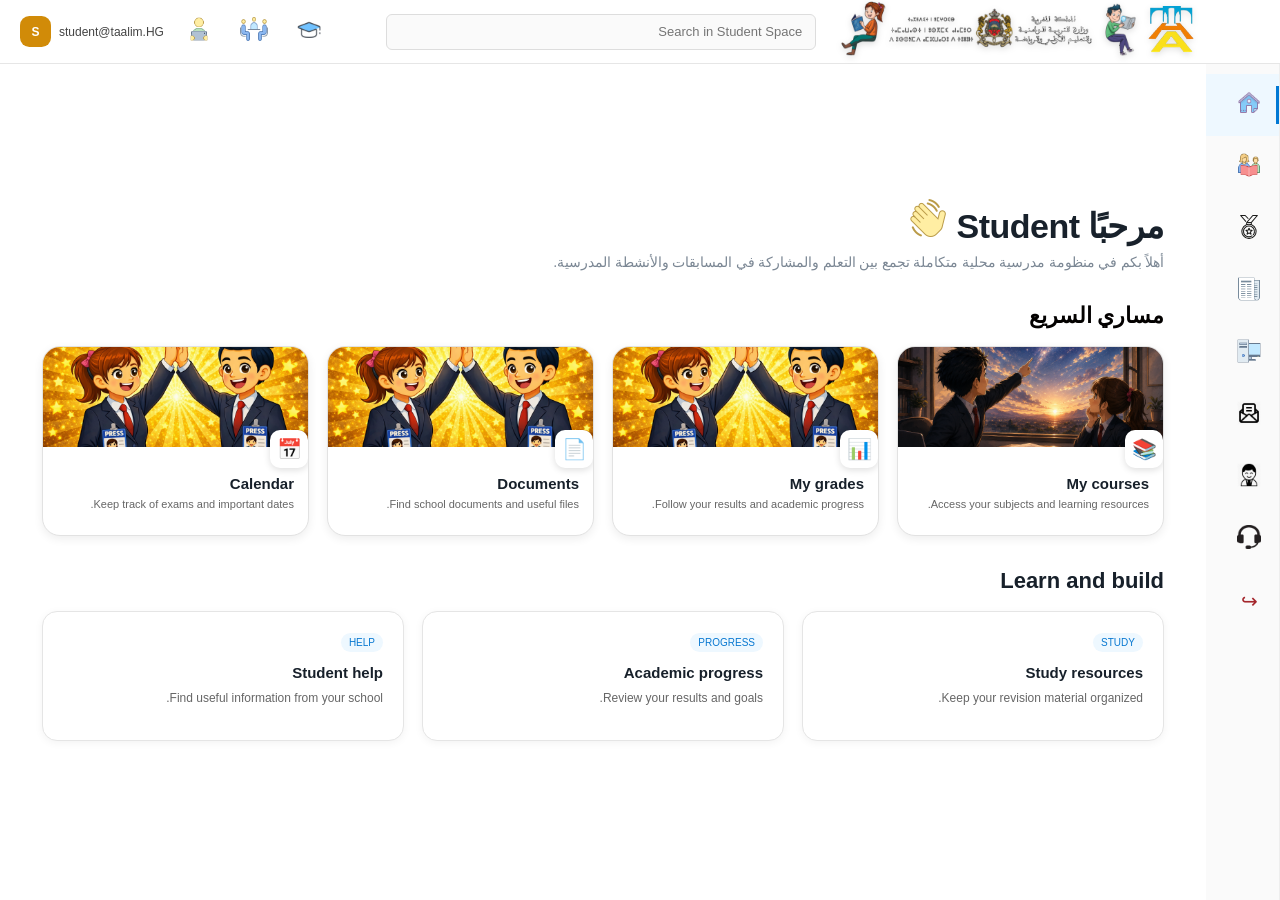
==== portal.html @ c652d50c "index.html updattest1" ====
<!doctype html>
<html lang="ar" dir="rtl">
<head>
<meta charset="utf-8">
<meta name="viewport" content="width=device-width, initial-scale=1.0">
<meta name="viewport" content="width=device-width,initial-scale=1">
<title>Student Space</title>
<link rel="stylesheet" href="style2.css">
<link rel="stylesheet" href="style-premium4.css">
</head>
<body class="portal">
<header class="portal-header">
<button class="app-launcher" id="menu"><i></i><i></i><i></i><i></i><i></i><i></i><i></i><i></i><i></i></button>
<div class="header-logo"><strong></strong>
<img class="HG-logo" src="HG.png" alt="Education ministry logo">
<img class="ministry-logo" src="ministry-logo-transparent.png" alt="Education ministry logo">
</div>
<input class="search" id="search" placeholder="Search in Student Space">
<div class="header-actions" >
  <button class="icon-btn"><img src="images/icon/hed.png" alt="تلميذ" style="width:24px;height:24px;"></button>
  <button class="icon-btn"><img src="images/icon/hed2.png" alt="تلميذ" style="width:30px;height:30px;"></button>
  <button class="icon-btn"><img src="images/icon/hed3.png" alt="تلميذ" style="width:24px;height:24px;"></button>
<div class="profile"><span id="profileName">Student</span><span class="avatar1" id="avatar">S</span></div></div>
</header>
<div class="portal-body">
<aside class="sidebar" id="sidebar">
<button class="nav-item active" data-view="home"><span><img src="images/icon/home.png" alt="تلميذ" style="width:24px;height:24px;"></span><b><h3>الرئيسية</h3></b></button>
<button class="nav-item" data-view="courses"><span><img src="images/icon/fadai.png" alt="تلميذ" style="width:24px;height:24px;"></span><b><h3>فضائي للتعلم</h3></b></button>
<button class="nav-item" data-view="grades"><span><img src="images/icon/tanafosse.svg" alt="تلميذ" style="width:24px;height:24px;"></span><b><h3>مسابقات وأنشطة مدرسية</h3></b></button>
<button class="nav-item" data-view="documents"><span><img src="images/icon/sahafa.png" alt="تلميذ" style="width:24px;height:24px;"></span><b><h3>نادي الصحافة المدرسي</h3></b></button>
<button class="nav-item" data-view="calendar"><span><img src="images/icon/inf.png" alt="تلميذ" style="width:24px;height:24px;"></span><b><h3>جناح المعلوميات</h3></b></button>
<button class="nav-item" data-view="messages"><span><img src="images/icon/message.png" alt="تلميذ" style="width:24px;height:24px;"></span><b><h3>رسائلي</h3></b></button>
<button class="nav-item" data-view="profile"><span><img src="images/icon/profile.png" alt="تلميذ" style="width:24px;height:24px;"></span><b><h3>ملفي الشخصي</h3></b></button>

<button class="nav-item" id="complaintsBtn">
  <span class="complaints-btn" >
      
      <img src="images/icon/service.png" alt="تلميذ" style="width:24px;height:24px;">
  </span>
  <b><h3>إيداع الشكايات</h3></b></button>


<button class="nav-item logout" id="logout"><span>↪</span><b><h3>تسجيل الخروج</h3></b></button>


</aside>


<main class="content">
<section class="view active" id="home">
<h1 id="welcome"></h1>
<p class="welcome">أهلاً بكم في منظومة مدرسية محلية متكاملة تجمع بين التعلم والمشاركة في المسابقات والأنشطة المدرسية.</p>
<h2 class="welcome2">مساري السريع</h2>
<div class="quick-grid">
<article class="quick-card" data-open="courses"><div class="quick-image image-one"></div><div class="quick-icon">📚</div><h3>My courses</h3><p>Access your subjects and learning resources.</p></article>
<article class="quick-card" data-open="grades"><div class="quick-image image-two"></div><div class="quick-icon">📊</div><h3>My grades</h3><p>Follow your results and academic progress.</p></article>
<article class="quick-card" data-open="documents"><div class="quick-image image-three"></div><div class="quick-icon">📄</div><h3>Documents</h3><p>Find school documents and useful files.</p></article>
<article class="quick-card" data-open="calendar"><div class="quick-image image-four"></div><div class="quick-icon">📅</div><h3>Calendar</h3><p>Keep track of exams and important dates.</p></article>
</div>
<h2>Learn and build</h2>
<div class="learning" data-open="courses"><div class="learn-card"><em>STUDY</em><h3>Study resources</h3><p>Keep your revision material organized.</p></div>
<div class="learn-card" data-open="courses"><em>PROGRESS</em><h3>Academic progress</h3><p>Review your results and goals.</p></div>
<div class="learn-card" data-open="courses"><em>HELP</em><h3>Student help</h3><p>Find useful information from your school.</p></div></div>
</section>

<section class="view" id="courses">

      <div class="learning-space">
          <h1><img src="images/icon/hed3.png" alt="تلميذ" > فضائي للتعلّم <img src="images/icon/hed2.png" alt="تلميذ" ></h1>
          <p>استكشف فضائي للتعلّم للوصول إلى المواد والدروس بسهولة.</p>
      </div>
      
    <!-- اختيار المستوى -->
    <div id="levels" class="levels-grid">

        <button class="level-card" data-level="1ac">
            <span class="level-number"><img src="images/icon/EX1.png" style="width:40px;height:40px;"></span>
            <div>
                <h3> امتحانات محلية</h3>
                <p>الثالثة إعدادي  </p>
            </div>
            <span class="arrow">→</span>
        </button>

        <button class="level-card" data-level="2ac">
            <span class="level-number"><img src="images/icon/EX2.png"  style="width:48px;height:48px;"></span>
            <div>
                <h3> امتحانات جهوية</h3>
                <p>الثالثة إعدادي</p>
            </div>
            <span class="arrow">→</span>
        </button>

        <button class="level-card" data-level="3ac">
            <span class="level-number"><img src="images/icon/EX3.png"  style="width:40px;height:40px;"></span>
            <div>
                <h3> امتحانات جهوية</h3>
                <p>الأولى باكالوريا </p>
            </div>
            <span class="arrow">→</span>
        </button>

        <button class="level-card" data-level="tronc">
            <span class="level-number"><img src="images/icon/EX4.png"  style="width:40px;height:40px;"></span>
            <div>
                <h3>امتحانات وطنية </h3>
                <p>الثانية بكالوريا </p>
            </div>
            <span class="arrow">→</span>
        </button>

    </div>

    <!-- المواد -->
    <div id="subjectsSection" class="subjects-section hidden">

        <div class="section-heading">
            <button id="backToLevels" class="back-button">← رجوع</button>

            <div>
                <h2 id="selectedLevelTitle">Subjects</h2>
                <p>Choose a subject to see its lessons.</p>
            </div>
        </div>

        <div id="subjects" class="subjects-grid"></div>

    </div>

    <!-- الدروس -->
    <div id="lessonsSection" class="lessons-section hidden">

        <div class="section-heading">

            <button id="backToSubjects" class="back-button">
                ← Subjects
            </button>

            <div>
                <h2 id="selectedSubjectTitle">Lessons</h2>
                <p id="selectedSubjectDescription"></p>
            </div>

        </div>

        <div id="lessons" class="lessons-list"></div>

    </div>

</section>




<section class="view" id="documents">
  <head><meta charset="utf-8"><meta name="viewport" content="width=device-width,initial-scale=1"><title>نادي الصحافة المدرسي</title><link rel="stylesheet" 
href="style3.css"></head><body>
<header class="topba">
  <div class="brand"><div class="brand-mark">📰</div><div><b>فضاء المؤسسة</b><span>نادي الصحافة</span></div></div><div class="top-actions"></div>
</header>
<main>
<section class="hero"><div class="hero-content"><span class="eyebrow">STUDENT MEDIA • CLUB</span><h1>نادي الصحافة المدرسي</h1><p>مساحة لاكتشاف أخبار المؤسسة، توثيق اللحظات، وتطوير مهارات الكتابة والتصوير والحوار.</p><div class="hero-actions"><a class="primary-btn" href="#album">استكشف الألبوم</a><a class="secondary-btn" href="#activities">أنشطة النادي</a></div></div><div class="hero-badge"><span>PRESS</span><strong>01</strong><small>إصدار النادي</small></div></section>
<section class="section" id="album"><div class="section-title"><div><span class="eyebrow">PHOTO ALBUM</span><h2>أبرز اللحظات</h2><p>استعمل الأسهم أو النقاط لتصفح الصور.</p></div><b class="counter" id="slideCounter">01 / 04</b></div>
<div class="album"><div class="slides">
<article class="slide active"><img src="images/press/moment-1.png" alt="لحظة من النادي"><div class="slide-caption"><span>01</span><div><h3>بداية موسم صحفي جديد</h3><p>لقاء أعضاء النادي وتوزيع المهام.</p></div></div></article>
<article class="slide"><img src="images/press/moment-2.png" alt="ورشة صحفية"><div class="slide-caption"><span>02</span><div><h3>ورشة الكتابة الصحفية</h3><p>التدرب على صياغة الخبر.</p></div></div></article>
<article class="slide"><img src="images/press/moment-3.png" alt="تغطية نشاط"><div class="slide-caption"><span>03</span><div><h3>تغطية نشاط مدرسي</h3><p>التقاط الصور وإجراء مقابلات.</p></div></div></article>
<article class="slide"><img src="images/press/moment-4.png" alt="اجتماع الفريق"><div class="slide-caption"><span>04</span><div><h3>اجتماع هيئة التحرير</h3><p>اختيار مواضيع العدد القادم.</p></div></div></article>
</div><button class="album-arrow prev" id="prevSlide">‹</button><button class="album-arrow next" id="nextSlide">›</button><div class="dots" id="dots"></div></div></section>
<section class="section" id="activities"><div class="section-title"><div><span class="eyebrow">CLUB TOOLS</span><h2>ماذا يقدم النادي؟</h2></div></div><div class="feature-grid">
<article class="feature-card"><span>✍️</span><h3>الكتابة الصحفية</h3><p>تعلم كتابة الخبر والتقرير والحوار.</p></article>
<article class="feature-card"><span>📷</span><h3>التصوير والتوثيق</h3><p>توثيق الأنشطة واختيار الصور المناسبة.</p></article>
<article class="feature-card"><span>🎙️</span><h3>المقابلات</h3><p>تحضير الأسئلة وإجراء حوارات محترمة.</p></article>
<article class="feature-card"><span>🧠</span><h3>التحقق من المعلومات</h3><p>تعلم التمييز بين الخبر الموثوق والمعلومة غير المؤكدة.</p></article>
</div></section>
<section class="section split-section"><div class="info-panel"><span class="eyebrow">EDITORIAL BOARD</span><h2>فريق النادي</h2><p>أضف أسماء الأعضاء ومهامهم: رئيس التحرير، المصور، الكاتب والمراسل.</p><div class="roles"><span>رئيس التحرير</span><span>مراسل</span><span>مصور</span><span>كاتب</span></div></div><div class="info-panel accent"><span class="eyebrow">NEXT EDITION</span><h2>العدد القادم</h2><p>أضف هنا موضوع العدد أو رابط مجلة النادي الرقمية.</p><a class="primary-btn" href="#" onclick="alert('ضع رابط المجلة هنا');return false">فتح المجلة</a></div></section>
</main>
<div class="help-modal" id="helpModal"><div class="modal-card"><button class="close-btn" id="closeHelp">×</button><span class="eyebrow">HELP CENTER</span><h2>المساعدة</h2><p>استعمل الأسهم لتصفح الألبوم، وزر القمر لتفعيل الوضع الليلي. استبدل صور SVG التجريبية بصور أنشطة المؤسسة.</p></div></div>
<script src="script2.js"></script></body></html>

</section>

<section class="view" id="grades">
  <!-- ================================
     SCHOOL COMPETITIONS
================================ -->

<section class="competitions-section">

    <div class="competitions-header">
        <div>
            <span class="section-label">أنشطة التلاميذ</span>
            <h2>مسابقاتي المدرسية </h2>
            <p>اكتشف المسابقات وشارك في تحديات مثيرة.🎭</p>
        </div>

        <div class="competition-trophy">🏆</div>
    </div>


    <div class="competitions-grid">

        <!-- Competition 1 -->
        <a
            href="https://forms.cloud.microsoft/r/m17FpWr3DT?origin=lprLink"
            target="_blank"
            class="competition-card"
        >

            <div class="competition-image">
                <img
                    src="background.png"
                    alt="Mathematics Competition"
                >

                <span class="competition-badge">
                    جديد
                </span>
            </div>

            <div class="competition-content">

                <span class="competition-category">
                    تحدي الأفق
                </span>

                <h3>
                    تحدي الأفق
                </h3>

                <p>
                    انطلق نحو الأفق، واختبر مهاراتك في حل المسائل الممتعة والمنافسة مع أصدقائك!
                </p>

                <span class="competition-link">
                    هيا بنا أصدقائي
                    <strong>←</strong>
                </span>

            </div>

        </a>


        <!-- Competition 2 -->
        <a
            href="https://example.com"
            target="_blank"
            class="competition-card"
        >

            <div class="competition-image">
                <img
                    src="background.png"
                    alt="Informatics Competition"
                >
            </div>

            <div class="competition-content">

                <span class="competition-category">
                    INFORMATICS
                </span>

                <h3>
                    Coding Challenge
                </h3>

                <p>
                    Challenge yourself with programming
                    and digital skills.
                </p>

                <span class="competition-link">
                    هيا بنا أصدقائي
                    <strong>←</strong>
                </span>

            </div>

        </a>


        <!-- Competition 3 -->
        <a
            href="https://example.com"
            target="_blank"
            class="competition-card"
        >

            <div class="competition-image">
                <img
                    src="background.png"
                    alt="Science Competition"
                >
            </div>

            <div class="competition-content">

                <span class="competition-category">
                    SCIENCE
                </span>

                <h3>
                    Science Competition
                </h3>

                <p>
                    Explore science and discover
                    new challenges.
                </p>

                <span class="competition-link">
                    هيا بنا أصدقائي
                    <strong>←</strong>
                </span>

            </div>

        </a>

    </div>

</section>


<section class="competitions-section">

    <div class="competitions-header">
        <div>
            <h2>لأشارك</h2>
            <p>اكتشف المسابقات وشارك في تحديات مثيرة.🎭</p>
        </div>

        <div class="competition-trophy">🏆</div>
    </div>


    <div class="competitions-grid">

        <!-- Competition 1 -->
        <a
            href="https://forms.cloud.microsoft/r/m17FpWr3DT?origin=lprLink"
            target="_blank"
            class="competition-card"
        >

            <div class="competition-image">
                <img
                    src="background.png"
                    alt="Mathematics Competition"
                >

                <span class="competition-badge">
                    جديد
                </span>
            </div>

            <div class="competition-content">

                <span class="competition-category">
                    تحدي الأفق
                </span>

                <h3>
                    تحدي الأفق
                </h3>

                <p>
                    انطلق نحو الأفق، واختبر مهاراتك في حل المسائل الممتعة والمنافسة مع أصدقائك!
                </p>

                <span class="competition-link">
                    هيا بنا أصدقائي
                    <strong>←</strong>
                </span>

            </div>

        </a>


        <!-- Competition 2 -->
        <a
            href="https://example.com"
            target="_blank"
            class="competition-card"
        >

            <div class="competition-image">
                <img
                    src="background.png"
                    alt="Informatics Competition"
                >
            </div>

            <div class="competition-content">

                <span class="competition-category">
                    INFORMATICS
                </span>

                <h3>
                    Coding Challenge
                </h3>

                <p>
                    Challenge yourself with programming
                    and digital skills.
                </p>

                <span class="competition-link">
                    هيا بنا أصدقائي
                    <strong>←</strong>
                </span>

            </div>

        </a>


        <!-- Competition 3 -->
        <a
            href="https://example.com"
            target="_blank"
            class="competition-card"
        >

            <div class="competition-image">
                <img
                    src="background.png"
                    alt="Science Competition"
                >
            </div>

            <div class="competition-content">

                <span class="competition-category">
                    SCIENCE
                </span>

                <h3>
                    Science Competition
                </h3>

                <p>
                    Explore science and discover
                    new challenges.
                </p>

                <span class="competition-link">
                    هيا بنا أصدقائي
                    <strong>←</strong>
                </span>

            </div>

        </a>

    </div>

</section>


</section>




<section class="view" id="calendar">


<head>
    <meta charset="UTF-8">
    <meta name="viewport" content="width=device-width, initial-scale=1.0">

    <title>المعلوميات</title>

    
</head>

<body class="tech-page">




<main class="tech-main">

    <section class="tech-hero">

        <div class="tech-bg"></div>

        <div class="tech-overlay"></div>

        <div class="tech-content">

            <span class="tech-small-title">
                DIGITAL WORLD
            </span>

            <h1>
                المعلوميات
            </h1>

            <p>
                اكتشف أدواتك الرقمية
            </p>

        </div>


        <div class="tech-cards">


            <!-- SCRATCH -->

            <a
                href="https://scratch.mit.edu/"
                target="_blank"
                class="tech-card scratch"
            >

                <div class="tech-card-logo">
                    🐱
                </div>

                <div>
                    <strong>Scratch</strong>
                    <span>برمجة إبداعية</span>
                </div>

                <b>↗</b>

            </a>


            <!-- MAKECODE -->

            <a
                href="https://makecode.microbit.org/"
                target="_blank"
                class="tech-card makecode"
            >

                <div class="tech-card-logo">
                    🧩
                </div>

                <div>
                    <strong>MakeCode</strong>
                    <span>تعلم البرمجة</span>
                </div>

                <b>↗</b>

            </a>


            <!-- CANVA -->

            <a
                href="https://www.canva.com/"
                target="_blank"
                class="tech-card canva"
            >

                <div class="tech-card-logo">
                    🎨
                </div>

                <div>
                    <strong>Canva</strong>
                    <span>التصميم الرقمي</span>
                </div>

                <b>↗</b>

            </a>


            <!-- PYTHON -->

            <a
                href="https://www.python.org/"
                target="_blank"
                class="tech-card python"
            >

                <div class="tech-card-logo">
                    🐍
                </div>

                <div>
                    <strong>Python</strong>
                    <span>Programming</span>
                </div>

                <b>↗</b>

            </a>


            <!-- GITHUB -->

            <a
                href="https://github.com/"
                target="_blank"
                class="tech-card github"
            >

                <div class="tech-card-logo">
                    ◉
                </div>

                <div>
                    <strong>GitHub</strong>
                    <span>مشاريع وبرمجة</span>
                </div>

                <b>↗</b>

            </a>


            <!-- VS CODE -->

            <a
                href="https://code.visualstudio.com/"
                target="_blank"
                class="tech-card vscode"
            >

                <div class="tech-card-logo">
                    ◆
                </div>

                <div>
                    <strong>Visual Studio Code</strong>
                    <span>محرر الأكواد</span>
                </div>

                <b>↗</b>

            </a>


        </div>
    <div class="tech-content">
      <h1>Beta Inf</h1>
    </div>
    <div class="cards">
    <!-- البطاقة الأولى -->
    <div class="info-cards">
      <a href="background.png" target="_blank">
        <img src="background.png" alt="My courses">
        
      </a>
      <h3>المشاركة</h3>
      <p>Access your subjects and learning resources.</p>
    </div>

    <!-- البطاقة الثانية -->
    <div class="info-cards">
      <a href="grades.pdf" target="_blank">
        <img src="background2.png" alt="My grades">
        <h3>My grades</h3>
        <p>Follow your results and academic progress.</p>
      </a>
    </div>


    </section>

</main>


<script src="scripta.js"></script>

</body>
</html>


 
</section>

  

</section>


<section class="view" id="messages"><h1>علبة الرسائل</h1><div class="info-card"><h3>صندوق الوارد</h3><img src="images/icon/adams.gif"><p>ستظهر الرسائل الجديدة هنا.</p></div></section>
<section class="view" id="profile">

<section class="view active" id="profile">
  <div class="profile-wrapper">


    <div class="profile-card">
      <div class="profile-badge">
        <img src="ministry-logo-transparent.png" alt="شعار الوزارة">
      </div>
      <!-- الدائرة مع شعار المؤسسة -->
      <div class="profile-avatar">
        <img src="HG.png" alt="شعار المؤسسة">
      </div>

      <!-- معلومات الحساب -->
      <div class="profile-info">
        
        <h1 id="fullAccount"></h1>
        <p>هذا حساب مؤقت لايتم حفظه أو العمل به.</p>
      </div>

      <!-- شعار الوزارة -->
      
    </div>
  </div>
</section>

  


  
  
  <h1>ملفي الشخصي</h1><div class="info-card"><img src="ministry-logo.png" class="portal-logo"><h3 id="fullName">Student</h3><p id="fullAccount">student@taalim.HG</p></div></section>
</main></div>

<div class="logout-overlay" id="logoutOverlay">

    <div class="logout-modal">

        <div class="logout-icon">↪</div>

        <h2>هل تريد تسجيل الخروج؟</h2>

        <p>
            هل أنت متأكد من رغبتك في تسجيل الخروج من حسابك ؟
        </p>

        <div class="logout-buttons">

            <button id="cancelLogout">
                يلغي
            </button>

            <button id="confirmLogout">
                تسجيل الخروج
            </button>

        </div>

    </div>

</div>






<section class="sidebar-bottom" id="complaintsBtn">
    <link rel="stylesheet" href="style8.css">

  <!-- الطبقة الضبابية -->
  <div class="blur-overlay" id="blurOverlay"></div>

  <!-- لوحة الشكايات -->
  <aside
    class="complaints-panel"
    id="complaintsPanel"
    aria-hidden="true">

    <div class="panel-header">
      <div>
        <span class="panel-label">الخدمات الإلكترونية</span>
        <h2>إيداع الشكايات</h2>
      </div>

      <button class="close-btn" id="closeBtn" aria-label="إغلاق">×</button>
    </div>

    <!-- نموذج مراجعة النتيجة -->
    <section class="complaint-section">

      <form id="complaintForm">


    <!-- الخدمات  -->

      <div class="service-links">

        <!-- غيّر href إلى الصفحة التي تريدها -->
        <a href="https://forms.cloud.microsoft/r/rih86yUybL?origin=lprLink" class="service-link">
          <span class="mini-icon blue"><img src="images/icon/refreshT.gif" style="width:24px;height:24px;"></span>
          <span>
            <strong><h2>طلب مراجعت نتائجي الدراسية </h2></strong>
          </span>
          <b>‹</b>
        </a>
        <a href="https://forms.cloud.microsoft/r/bXBZbWwLt5?origin=lprLink" class="service-link">
          <span class="mini-icon blue"><img src="images/icon/serviceAD.gif" alt="تلميذ" style="width:24px;height:24px;"></span>
          <span>
            <strong><h2>طلب إضافة خدمات</h2></strong>
          </span>
          <b>‹</b>
        </a>

        <a href="adamloumainiservice.html" class="service-link">
          <span class="mini-icon green"><img src="images/icon/admin.png" alt="تلميذ" style="width:24px;height:24px;"></span>
          <span>
            <strong><h2>فريق الدعم </h2></strong>
          </span>
          <b>‹</b>
        </a>

      </div>
    </section>

  </aside>



</section>



<script>
const side=document.getElementById("sidebar");
document.getElementById("menu").onclick=()=>side.classList.toggle("expanded");
const name=localStorage.getItem("studentName")||"Student", account=localStorage.getItem("studentAccount")||"student@taalim.HG";
document.getElementById("profileName").textContent=name;document.getElementById("avatar").textContent=name[0].toUpperCase();
document.getElementById("fullName").textContent=name;document.getElementById("fullAccount").textContent=account;
function openView(id){document.querySelectorAll(".view").forEach(v=>v.classList.toggle("active",v.id===id));document.querySelectorAll("[data-view]").forEach(n=>n.classList.toggle("active",n.dataset.view===id));}
document.querySelectorAll("[data-view]").forEach(n=>n.onclick=()=>openView(n.dataset.view));
document.querySelectorAll("[data-open]").forEach(n=>n.onclick=()=>openView(n.dataset.open));

document.getElementById("profileName").textContent = name;
document.getElementById("fullAccount").textContent = name;


// عرض الترحيب باسم التلميذ في الصفحة
const welcome = document.getElementById("welcome");
if (welcome) {
welcome.innerHTML = 'مرحبًا ' + name + 
  ' <img src="images/icon/HI.png" alt="تلميذ" >';
}


const logout = document.getElementById("logout");

const logoutOverlay =
    document.getElementById("logoutOverlay");

const cancelLogout =
    document.getElementById("cancelLogout");

const confirmLogout =
    document.getElementById("confirmLogout");


// عند الضغط على Sign out
logout.addEventListener("click", function () {

    logoutOverlay.classList.add("show");

});


// عند الضغط على Cancel
cancelLogout.addEventListener("click", function () {

    logoutOverlay.classList.remove("show");

});


// عند تأكيد تسجيل الخروج
confirmLogout.addEventListener("click", function () {

    localStorage.removeItem("studentName");
    localStorage.removeItem("studentAccount");

    window.location.href = "index.html";

});

document.getElementById("search").oninput=e=>{let q=e.target.value.toLowerCase();document.querySelectorAll(".quick-card").forEach(c=>c.style.display=!q||c.textContent.toLowerCase().includes(q)?"":"none")};
</script>

<script>

const studentName =
    localStorage.getItem("studentName") || "Student";

const studentAccount =
    localStorage.getItem("studentAccount") ||
    "student@taalim.HG";

// عرض الحساب في الأعلى
document.getElementById("profileName").textContent =
    studentAccount;

// وضع أول حرف في دائرة الحساب
document.getElementById("avatar").textContent =
    studentName.charAt(0).toUpperCase();


/* ================================
   STUDENT LEARNING SPACE
================================ */

const curriculum = {

    "1ac": {
        name: "1st Year Middle School",

        subjects: {
            math: {
                name: "الرياضيات",
                icon: "∑",
                lessons: [
                    "adam",
                    "Fractions",
                    "Geometry",
                    "Proportionality"
                ]
            },

            svt: {
                name: "علوم الحياة والأرض",
                icon: "🌱",
                lessons: [
                    "The living world",
                    "Nutrition",
                    "The human body"
                ]
            },

            physics: {
                name: "الفيزياء والكيمياء",
                icon: "⚗",
                lessons: [
                    "Matter",
                    "Measurements",
                    "Electricity"
                ]
            },

            arabic: {
                name: "اللغة العربية",
                icon: "ع",
                lessons: [
                    "Reading",
                    "Grammar",
                    "Expression",
                    "Literature"
                ]
            },

            french: {
                name: "اللغة الفرنسية",
                icon: "FR",
                lessons: [
                    "Reading",
                    "Grammar",
                    "Vocabulary",
                    "Expression"
                ]
            },

            english: {
                name: "التربية الإسلامية",
                icon: "☪",
                lessons: [
                    "Vocabulary",
                    "Grammar",
                    "Reading"
                ]
            },

            social: {
                name: "الاجتماعيات",
                icon: "🌍",
                lessons: [
                    "History",
                    "Geography",
                    "Civic Education"
                ]
            }
        }
    },


    "2ac": {
        name: "2nd Year Middle School",

        subjects: {

            math: {
                name: "الرياضيات",
                icon: "∑",
                lessons: [
                    "Algebra",
                    "Geometry",
                    "Proportionality",
                    "Statistics"
                ]
            },

            svt: {
                name: "علوم الحياة والأرض",
                icon: "🌱",
                lessons: [
                    "Human nutrition",
                    "Respiration",
                    "Earth sciences"
                ]
            },

            physics: {
                name: "الفيزياء والكيمياء",
                icon: "⚗",
                lessons: [
                    "Electricity",
                    "Matter",
                    "Chemical transformations"
                ]
            },

            arabic: {
                name: "اللغة العربية",
                icon: "ع",
                lessons: [
                    "Grammar",
                    "Reading",
                    "Expression",
                    "Literature"
                ]
            },

            french: {
                name: "اللغة الفرنسية",
                icon: "FR",
                lessons: [
                    "Grammar",
                    "Reading",
                    "Communication"
                ]
            },

            english: {
                name: "التربية الإسلامية",
                icon: "☪",
                lessons: [
                    "Grammar",
                    "Vocabulary",
                    "Communication"
                ]
            },

            social: {
                name: "الاجتماعيات",
                icon: "🌍",
                lessons: [
                    "History",
                    "Geography",
                    "Civic Education"
                ]
            }
        }
    },


    "3ac": {
        name: "3rd Year Middle School",

        subjects: {

            math: {
                name: "الرياضيات",
                icon: "∑",
                lessons: [
                    "Algebra",
                    "Functions",
                    "Geometry",
                    "Statistics"
                ]
            },

            svt: {
                name: "علوم الحياة والأرض",
                icon: "🌱",
                lessons: [
                    "Genetics",
                    "Human body",
                    "Earth sciences"
                ]
            },

            physics: {
                name: "الفيزياء والكيمياء",
                icon: "⚗",
                lessons: [
                    "Electric circuits",
                    "Mechanics",
                    "Chemical reactions"
                ]
            },

            arabic: {
                name: "اللغة العربية",
                icon: "ع",
                lessons: [
                    "Grammar",
                    "Literature",
                    "Expression",
                    "Reading"
                ]
            },

            french: {
                name: "اللغة الفرنسية",
                icon: "FR",
                lessons: [
                    "Grammar",
                    "Literature",
                    "Expression"
                ]
            },

            english: {
                name: "التربية الإسلامية",
                icon: "☪",
                lessons: [
                    "Grammar",
                    "Vocabulary",
                    "Reading"
                ]
            },

            social: {
                name: "الاجتماعيات",
                icon: "🌍",
                lessons: [
                    "History",
                    "Geography",
                    "Civic Education"
                ]
            }
        }
    },


    "tronc": {
        name: "Common Core",

        subjects: {

            math: {
                name: "الرياضيات",
                icon: "∑",
                lessons: [
                    "Algebra",
                    "Functions",
                    "Statistics",
                    "Geometry"
                ]
            },

            svt: {
                name: "علوم الحياة والأرض",
                icon: "🌱",
                lessons: [
                    "Cell biology",
                    "Genetics",
                    "Ecology"
                ]
            },

            physics: {
                name: "الفيزياء والكيمياء",
                icon: "⚗",
                lessons: [
                    "Mechanics",
                    "Electricity",
                    "Chemical transformations"
                ]
            },

            arabic: {
                name: "اللغة العربية",
                icon: "ع",
                lessons: [
                    "Arabic grammar",
                    "Literary texts",
                    "Expression",
                    "Rhetoric"
                ]
            },

            french: {
                name: "اللغة الفرنسية",
                icon: "FR",
                lessons: [
                    "Grammar",
                    "Reading",
                    "Literature",
                    "Expression"
                ]
            },

            english: {
                name: "التربية الإسلامية",
                icon: "☪",
                lessons: [
                    "Grammar",
                    "Vocabulary",
                    "Reading",
                    "Communication"
                ]
            },

            social: {
                name: "الاجتماعيات",
                icon: "🌍",
                lessons: [
                    "History",
                    "Geography",
                    "Civic education"
                ]
            }
        }
    }
};


/* ================================
   ELEMENTS
================================ */

const levels = document.getElementById("levels");
const subjectsSection =
    document.getElementById("subjectsSection");

const lessonsSection =
    document.getElementById("lessonsSection");

const subjects =
    document.getElementById("subjects");


const lessons =
    document.getElementById("lessons");

const selectedLevelTitle =
    document.getElementById("selectedLevelTitle");

const selectedSubjectTitle =
    document.getElementById("selectedSubjectTitle");

const selectedSubjectDescription =
    document.getElementById("selectedSubjectDescription");


let currentLevel = null;
let currentSubject = null;


/* ================================
   SELECT LEVEL
================================ */

document.querySelectorAll(".level-card").forEach(card => {

    card.addEventListener("click", function () {

        currentLevel = this.dataset.level;

        const level =
            curriculum[currentLevel];

        selectedLevelTitle.textContent =
            level.name;

        levels.classList.add("hidden");

        subjectsSection.classList.remove("hidden");

        displaySubjects(level.subjects);

    });

});


/* ================================
   DISPLAY SUBJECTS
================================ */

function displaySubjects(subjectData) {

    subjects.innerHTML = "";

    Object.entries(subjectData).forEach(
        ([key, subject]) => {

            const card =
                document.createElement("button");

            card.className = "subject-card";

            card.innerHTML = `
                <span class="subject-icon">
                    ${subject.icon}
                </span>

                <span class="subject-info">
                    <strong>${subject.name}</strong>
                    <small>
                        ${subject.lessons.length}
                        lessons
                    </small>
                </span>

                <span class="subject-arrow">
                    →
                </span>
            `;

            card.addEventListener("click", function () {

                currentSubject = key;

                displayLessons(subject);

            });

            subjects.appendChild(card);

        }
    );
}


/* ================================
   DISPLAY LESSONS
================================ */

function displayLessons(subject) {

    selectedSubjectTitle.textContent =
        subject.name;

    selectedSubjectDescription.textContent =
        "Lessons for your selected level";

    subjectsSection.classList.add("hidden");

    lessonsSection.classList.remove("hidden");

    lessons.innerHTML = "";

    subject.lessons.forEach(
        (lesson, index) => {

            const item =
                document.createElement("button");

            item.className = "lesson-item";

            item.innerHTML = `
                <span class="lesson-number">
                    ${String(index + 1).padStart(2, "0")}
                </span>

                <span class="lesson-name">
                    ${lesson}
                </span>

                <span class="lesson-arrow">
                    →
                </span>
            `;

            lessons.appendChild(item);

        }
    );
}


/* ================================
   BACK BUTTONS
================================ */

document.getElementById("backToLevels")
    .addEventListener("click", function () {

        subjectsSection.classList.add("hidden");

        levels.classList.remove("hidden");

    });


document.getElementById("backToSubjects")
    .addEventListener("click", function () {

        lessonsSection.classList.add("hidden");

        subjectsSection.classList.remove("hidden");

    });

function openComplaints() {
  document.getElementById("complaints-panel").classList.add("open");
}

function closeComplaints() {
  document.getElementById("complaints-panel").classList.remove("open");
}

// لما تضغط على أي أيقونة أخرى، يغلق شريط الشكايات
document.querySelectorAll(".sidebar-item").forEach(item => {
  item.addEventListener("click", function() {
    if (!this.classList.contains("complaints-btn")) {
      closeComplaints();
    }
  });
});

function openComplaints() {
  document.getElementById("complaints-panel").classList.add("open");
  document.getElementById("blurOverlay").classList.add("active");
}

function closeComplaints() {
  document.getElementById("complaints-panel").classList.remove("open");
  document.getElementById("blurOverlay").classList.remove("active");
}

const body = document.body;

const complaintsBtn = document.getElementById("complaintsBtn");
const complaintsPanel = document.getElementById("complaintsPanel");
const blurOverlay = document.getElementById("blurOverlay");
const closeBtn = document.getElementById("closeBtn");
const complaintForm = document.getElementById("complaintForm");
const formMessage = document.getElementById("formMessage");

let closeTimer = null;

/* فتح اللوحة */
function openComplaints() {
  clearTimeout(closeTimer);

  body.classList.add("panel-open");

  complaintsBtn.setAttribute("aria-expanded", "true");
  complaintsPanel.setAttribute("aria-hidden", "false");
}

/* إغلاق اللوحة */
function closeComplaints() {
  body.classList.remove("panel-open");

  complaintsBtn.setAttribute("aria-expanded", "false");
  complaintsPanel.setAttribute("aria-hidden", "true");
}

/* زر إيداع الشكايات */
complaintsBtn.addEventListener("click", function (event) {
  event.stopPropagation();

  if (body.classList.contains("panel-open")) {
    closeComplaints();
  } else {
    openComplaints();
  }
});

/* زر X */
closeBtn.addEventListener("click", closeComplaints);

/* الضغط على الخلفية الضبابية */
blurOverlay.addEventListener("click", closeComplaints);

/*
  عند مغادرة اللوحة بالماوس:
  ننتظر قليلًا حتى لا تختفي بمجرد تحريك الماوس بالخطأ.
*/
complaintsPanel.addEventListener("mouseleave", function () {
  closeTimer = setTimeout(closeComplaints, 450);
});

complaintsPanel.addEventListener("mouseenter", function () {
  clearTimeout(closeTimer);
});

/* زر Escape */
document.addEventListener("keydown", function (event) {
  if (event.key === "Escape") {
    closeComplaints();
  }
});

/*
  نموذج تجريبي:
  حاليًا لا يرسل البيانات إلى خادم.
  لاحقًا يمكنك ربطه بقاعدة بيانات أو خدمة backend.
*/
complaintForm.addEventListener("submit", function (event) {
  event.preventDefault();

  const name = document.getElementById("fullName").value.trim();

  formMessage.textContent =
    `تم تجهيز طلب ${name} بنجاح — هذه نسخة تجريبية.`;

  complaintForm.reset();
});







</script>





</body></html>
---- style2.css ----
*{box-sizing:border-box}html,body{margin:0;min-height:100%;font-family:"Segoe UI",Arial,sans-serif;color:#1b1b1b}button,input{font:inherit}
.login-page{min-height:100vh;overflow:hidden;background:#17283b}.login-bg{position:fixed;inset:0;background:url("background.png") center/cover no-repeat;filter:brightness(.82) saturate(.9);z-index:-3}.login-veil{position:fixed;inset:0;background:#10233755;backdrop-filter:blur(1px);z-index:-2}.login-top{height:72px;padding:20px 32px;color:white}.portal-brand{display:flex;align-items:center;gap:10px;text-shadow:0 1px 7px #0007;font-size:13px}.brand-icon{width:28px;height:28px;background:#0878d1;border-radius:5px;padding:5px;display:grid;gap:2px}.brand-icon i{background:white;border-radius:1px}.brand-icon i:nth-child(2){width:75%}.brand-icon i:nth-child(3){width:52%}.login-center{min-height:calc(100vh - 72px);display:grid;place-items:center;padding:10px 18px 60px}.login-card{width:450px;background:#fffffff5;padding:42px 46px 36px;border-radius:8px;box-shadow:0 25px 70px #0007;animation:cardIn .6s cubic-bezier(.16,1,.3,1)}@keyframes cardIn{from{opacity:0;transform:translateY(20px) scale(.98)}to{opacity:1;transform:none}}.login-card h1{font-size:30px;font-weight:600;margin:0 0 8px}.muted{color:#666;font-size:14px;margin:0 0 26px}.login-card label{font-size:13px;font-weight:600;display:block;margin:0 0 7px}.password-label{margin-top:20px!important}.student-input{height:48px;border:1px solid #777;background:white;border-radius:6px;display:flex;align-items:center;gap:9px;padding:0 11px;transition:.18s}.student-input:focus-within{border-color:#0067b8;box-shadow:0 0 0 1px #0067b8}.student-input input{width:100%;height:44px;border:0;outline:0;background:transparent;font-size:15px}.domain{font-size:13px;color:#777;white-space:nowrap}.link{display:inline-block;margin-top:14px;color:#0067b8;font-size:13px;text-decoration:none}.sign-btn{width:100%;height:46px;margin-top:27px;border:0;border-radius:6px;background:#0878d1;color:white;font-weight:650;cursor:pointer;transition:.18s}.sign-btn:hover{background:#0067b8;transform:translateY(-1px);box-shadow:0 8px 20px #0067b844}.sign-btn span{font-size:18px;margin-right:8px}.login-message{min-height:18px;text-align:center;margin-top:14px;font-size:12px}.error{color:#a4262c}

.portal{background:#fff;min-height:100vh}.portal-header{height:64px;border-bottom:1px solid #e6e6e6;display:flex;align-items:center;gap:20px;padding:0 20px;position:sticky;top:0;background:#fff;z-index:20}.app-launcher{width:34px;height:34px;border:0;background:white;display:grid;grid-template-columns:repeat(3,4px);grid-auto-rows:4px;gap:3px;place-content:center;cursor:pointer}.app-launcher i{background:#555;border-radius:50%}.header-logo{display:flex;align-items:center;gap:8px;font-size:18px;min-width:205px}.header-logo .brand-icon{padding:6px}.search{width:min(430px,42vw);height:36px;border:1px solid #ddd;border-radius:6px;background:#fafafa;padding:0 13px;font-size:13px;outline:0}.header-actions{margin-right:auto;display:flex;align-items:center;gap:15px;color:#444}.header-actions button{border:0;background:white;cursor:pointer;font-size:17px}.profile{display:flex;align-items:center;gap:8px;font-size:12px}.avatar1{width:31px;height:31px;border-radius:30%;background:#d18b08;color:#fff;display:grid;place-items:center;font-weight:700}.portal-body{display:flex;min-height:calc(100vh - 64px)}

.sidebar {
    width: 74px;
    border-right: 1px solid #eee;
    background: #fafafa;
    padding-top: 10px;
    transition: width 0.3s ease;
    overflow: hidden;
    flex:none;
    font-family: 'calibri', 'Scheherazade', serif; /* خط عربي جميل */
}



/* عندما يقترب الماوس من الشريط */
.sidebar:hover {
    width: 230px;
}

.sidebar.expanded{width:205px}.nav-item{height:62px;border:0;background:transparent;width:100%;display:flex;align-items:center;gap:13px;padding:0 17px;cursor:pointer;color:#444;position:relative;text-align:right}.nav-item:hover{background:#ededed}.nav-item.active{color:#0078d4;background:#eef8ff}.nav-item.active:before{content:"";position:absolute;right:0;top:12px;bottom:12px;width:3px;background:#0078d4}.nav-item span{font-size:20px;width:26px;text-align:center}


.nav-item b {
    font-size: 13px;
    white-space: nowrap;
    opacity: 0;
    width: 0;
    overflow: hidden;
    transition: opacity 0.2s ease, width 0.2s ease;
}

.sidebar:hover .nav-item b {
    opacity: 1;
    width: auto;
}

.nav-item {
    min-width: 230px;
}



.nav-item b{opacity:1}.logout{color:#a4262c}.content{flex:1;padding:34px 42px 60px;max-width:1500px;margin:auto;width:100%}.content h1{font-size:38px;font-weight:600;margin:0 0 10px;letter-spacing:-.5px}.welcome{color:#666;margin:0 0 30px;font-family: 'calibri', 'Scheherazade', serif; /* خط عربي جميل */}.content h2{font-size:22px;font-weight:600;margin:32px 0 17px}.quick-grid{display:grid;grid-template-columns:repeat(4,1fr);gap:18px}.quick-card{min-height:190px;border:1px solid #e2e2e2;border-radius:18px;background:#fff;box-shadow:0 3px 10px #00000012;overflow:hidden;cursor:pointer;transition:.2s;padding-bottom:14px}.quick-card:hover{transform:translateY(-3px);box-shadow:0 9px 25px #00000018}.quick-image{height:100px;background-size:cover;background-position:center}.image-one{background-image:url("background.png")}.image-two{height:100px;background-size:cover;background-position:center}.image-two{background-image:url("background2.png")}.image-three{height:100px;background-size:cover;background-position:center}.image-three{background-image:url("background2.png")}.image-four{height:100px;background-size:cover;background-position:center}.image-four{background-image:url("background2.png")}.quick-icon{position:relative;margin:-17px 0 0 14px;width:38px;height:38px;border-radius:10px;background:#fff;display:grid;place-items:center;font-size:20px;box-shadow:0 2px 7px #0002}.quick-card h3{font-size:15px;margin:7px 14px 5px}.quick-card p{font-size:11px;color:#666;line-height:1.45;margin:0 14px}.learning{display:grid;grid-template-columns:repeat(3,1fr);gap:18px}.learn-card,.info-card{border:1px solid #e5e5e5;border-radius:15px;background:#fff;padding:20px;min-height:130px;box-shadow:0 2px 8px #0000000d}.learn-card em{display:inline-block;font-style:normal;font-size:10px;color:#0878d1;background:#eef8ff;border-radius:12px;padding:4px 8px;margin-bottom:12px}.learn-card h3{margin:0 0 8px;font-size:15px}.learn-card p,.info-card p{margin:0;color:#666;font-size:12px;line-height:1.5}.view{display:none}.view.active{display:block;animation:viewIn .35s ease}@keyframes viewIn{from{opacity:0;transform:translateY(7px)}to{opacity:1;transform:none}}.card-list{display:grid;grid-template-columns:repeat(2,1fr);gap:18px}.info-card h3{margin:0 0 8px}.portal-logo{max-width:420px;width:100%;height:auto;margin-bottom:20px}table{width:100%;border-collapse:collapse;border:1px solid #e5e5e5}th,td{padding:14px;border-bottom:1px solid #eee;text-align:right;font-size:13px}th{background:#f7f7f7}

@media(max-width:1000px){.quick-grid{grid-template-columns:repeat(2,1fr)}.learning{grid-template-columns:1fr 1fr}.content{padding:28px}}@media(max-width:650px){.portal-header{gap:8px;padding:0 10px}.header-logo{min-width:auto;font-size:14px}.header-logo strong{display:none}.search{width:38vw}.sidebar{width:58px}.sidebar.expanded{width:185px}.content{padding:25px 16px}.content h1{font-size:30px}.quick-grid,.learning,.card-list{grid-template-columns:1fr}.login-card{width:100%;padding:34px 25px}}

.ministry-logo{display:block;width:100%;height:auto;max-height:70px;object-fit:contain;object-position:center;margin:0 auto 1px;filter:drop-shadow(0 2px 3px #0002)}

.HG-logo{display:block;width:50%;height:auto;max-height:50px;object-fit:contain;object-position:center;margin:0 auto 1px;filter:drop-shadow(0 2px 3px #0002)}

.welcome2{color:#030100;margin:0 0 30px;font-family: 'cairo', 'Scheherazade', serif; /* خط عربي جميل */}

  .cards {
    display: flex;
    justify-content: center;
    gap: 20px;
    margin-top: 20px;
  }

  .info-cards {
    background: white;
    border-radius: 10px;
    width: 250px;
    box-shadow: 0 4px 8px rgba(0,0,0,0.2);
    transition: transform 0.3s;
  }

  .info-cards:hover {
    transform: scale(1.05);
  }

  .info-cards img {
    width: 100%;
    border-radius: 10px 10px 0 0;
  }

  .info-cards h3 {
    margin: 10px 0 5px;
  }

  .info-cards p {
    color: #555;
    font-size: 14px;
    padding: 0 10px 10px;
  }



.logout-overlay {
    position: fixed;
    inset: 0;
    background: rgba(0, 0, 0, 0.35);
    backdrop-filter: blur(3px);

    display: none;
    align-items: center;
    justify-content: center;

    z-index: 9999;
}

.logout-overlay.show {
    display: flex;
    animation: overlayIn 0.2s ease;
}

.logout-modal {
    width: min(420px, calc(100% - 40px));

    background: white;
    border-radius: 12px;

    padding: 30px;

    box-shadow: 0 20px 60px rgba(0,0,0,.25);

    animation: modalIn .25s cubic-bezier(.16,1,.3,1);
}

.logout-icon {
    width: 45px;
    height: 45px;

    border-radius: 50%;

    display: grid;
    place-items: center;

    background: #eef6ff;
    color: #0878d1;

    font-size: 22px;

    margin-bottom: 18px;
}

.logout-modal h2 {
    margin: 0 0 8px;
    font-size: 23px;
}

.logout-modal p {
    margin: 0;
    color: #666;
    font-size: 14px;
    line-height: 1.5;
}

.logout-buttons {
    display: flex;
    justify-content: flex-end;
    gap: 10px;

    margin-top: 25px;
}

.logout-buttons button {
    border: 0;
    border-radius: 6px;

    padding: 10px 20px;

    cursor: pointer;

    transition: .18s;
}

#cancelLogout {
    background: #f3f3f3;
    color: #333;
}

#cancelLogout:hover {
    background: #e5e5e5;
}

#confirmLogout {
    background: #0878d1;
    color: white;
}

#confirmLogout:hover {
    background: #0067b8;
    transform: translateY(-1px);
}

@keyframes overlayIn {
    from {
        opacity: 0;
    }

    to {
        opacity: 1;
    }
}

@keyframes modalIn {
    from {
        opacity: 0;
        transform: translateY(12px) scale(.97);
    }

    to {
        opacity: 1;
        transform: none;
    }
}


/* ================================
   LEARNING SPACE
================================ */

.view h1 {
    font-size: 34px;
    font-weight: 750;

    color: #18212b;

    margin-bottom: 8px;
}

.welcome {
    color: #7b8794;

    font-size: 14px;

    margin-bottom: 20px;
    
}

/* ================================
   PROFESSIONAL BACK BUTTON
================================ */

.back-button {
    position: relative;

    display: inline-flex;
    align-items: center;
    justify-content: center;
    gap: 9px;

    min-width: 105px;
    height: 42px;

    padding: 0 17px;

    background: #ffffff;

    border: 1px solid #dce5ed;
    border-radius: 11px;

    color: #0878d1;

    font-size: 13px;
    font-weight: 600;

    cursor: pointer;

    box-shadow:
        0 3px 10px rgba(20, 50, 80, 0.06);

    transition:
        transform 0.25s ease,
        background 0.25s ease,
        color 0.25s ease,
        border-color 0.25s ease,
        box-shadow 0.25s ease;
}


/* السهم */

.back-button::first-letter {
    font-size: 18px;
}


/* عند تمرير الماوس */

.back-button:hover {
    background: #0878d1;

    border-color: #0878d1;

    color: #ffffff;

    transform: translateX(4px);

    box-shadow:
        0 8px 20px rgba(0, 120, 209, 0.20);
}


/* عند الضغط */

.back-button:active {
    transform: translateX(2px) scale(0.97);

    box-shadow:
        0 3px 8px rgba(0, 120, 209, 0.15);
}


/* تأثير التركيز للكيبورد */

.back-button:focus-visible {
    outline: 3px solid rgba(8, 120, 209, 0.20);

    outline-offset: 3px;
}


/* =========================================
   GRADE SELECTION
========================================= */

.levels-grid {
    display: flex;
    flex-direction: column;
    gap: 18px;

    width: 100%;
    max-width: 900px;

    margin: 35px auto;
}


/* بطاقة القسم */

.level-card {
    position: relative;

    width: 100%;
    min-height: 125px;

    display: flex;
    align-items: center;

    padding: 24px 30px;

    border: none;
    border-radius: 20px;

    cursor: pointer;

    overflow: hidden;

    text-align: right;

    color: white;

    box-shadow:
        0 8px 25px rgba(0, 0, 0, 0.10);

    transition:
        transform 0.35s ease,
        box-shadow 0.35s ease;
}


/* ألوان الأقسام */

.level-card:nth-child(1) {
    background: linear-gradient(
        135deg,
        #0878d1,
        #38bdf8
    );
}

.level-card:nth-child(2) {
    background: linear-gradient(
        135deg,
        #00897b,
        #26c6a5
    );
}

.level-card:nth-child(3) {
    background: linear-gradient(
        135deg,
        #7c3aed,
        #a855f7
    );
}

.level-card:nth-child(4) {
    background: linear-gradient(
        135deg,
        #e85d04,
        #ff9f1c
    );
}


/* الدائرة الضوئية */

.level-card::before {
    content: "";

    position: absolute;

    width: 240px;
    height: 240px;

    left: -100px;
    top: -100px;

    border-radius: 50%;

    background: rgba(255,255,255,0.10);

    transition:
        transform 0.5s ease;
}


/* دائرة ثانية */

.level-card::after {
    content: "";

    position: absolute;

    width: 150px;
    height: 150px;

    right: -50px;
    bottom: -80px;

    border-radius: 50%;

    background: rgba(255,255,255,0.08);

    transition:
        transform 0.5s ease;
}


/* Hover */

.level-card:hover {
    transform: translateY(-5px);

    box-shadow:
        0 18px 40px rgba(0,0,0,0.17);
}

.level-card:hover::before {
    transform: scale(1.5);
}

.level-card:hover::after {
    transform: scale(1.4);
}


/* رقم القسم */

.level-number {
    position: relative;
    z-index: 2;

    width: 65px;
    height: 65px;

    flex-shrink: 0;

    display: flex;
    align-items: center;
    justify-content: center;

    border-radius: 18px;

    background: rgba(255,255,255,0.18);

    border: 1px solid rgba(255,255,255,0.25);

    backdrop-filter: blur(8px);

    font-size: 18px;
    font-weight: 800;

    box-shadow:
        0 5px 15px rgba(0,0,0,0.10);
}


/* النص */

.level-card div {
    position: relative;
    z-index: 2;

    margin-right: 20px;
}

.level-card h3 {
    margin: 0 0 8px;
    font-family: 'cairo', 'Scheherazade', serif;

    color: white;

    font-size: 25px;
    font-weight: 700;
}

.level-card p {
    margin: 0;

    color: rgba(255,255,255,0.85);

    font-size: 13px;
}


/* السهم */

.level-card .arrow {
    position: relative;
    z-index: 2;

    margin-right: auto;

    width: 45px;
    height: 45px;

    display: flex;
    align-items: center;
    justify-content: center;

    border-radius: 50%;

    background: rgba(255,255,255,0.16);

    color: white;

    font-size: 22px;

    transition:
        transform 0.3s ease,
        background 0.3s ease;
}

.level-card:hover .arrow {
    transform: translateX(-7px);

    background: rgba(255,255,255,0.28);
}

/* SUBJECT CARDS */

/* =========================================
   PROFESSIONAL SUBJECT CARDS
========================================= */

.subjects-grid {
    display: grid;
    grid-template-columns: repeat(2, minmax(280px, 1fr));
    gap: 22px;
    padding: 10px 0 30px;
}


/* البطاقة */

.subject-card {
    position: relative;

    min-height: 150px;
    width: 100%;

    display: flex;
    align-items: center;

    padding: 28px 30px;

    background: linear-gradient(
        135deg,
        #ffffff 0%,
        #f8fbff 100%
    );

    border: 1px solid #e5eaf0;
    border-radius: 18px;

    cursor: pointer;

    text-align: right;

    overflow: hidden;

    box-shadow:
        0 4px 15px rgba(20, 40, 70, 0.06);

    transition:
        transform 0.3s ease,
        box-shadow 0.3s ease,
        border-color 0.3s ease;
}


/* تأثير ضوء خلف البطاقة */

.subject-card::before {
    content: "";

    position: absolute;

    width: 180px;
    height: 180px;

    left: -90px;
    top: -90px;

    background: rgba(0, 120, 212, 0.08);

    border-radius: 50%;

    transition:
        transform 0.4s ease,
        background 0.4s ease;
}


/* تأثير عند الاقتراب */

.subject-card:hover {
    transform: translateY(-7px);

    border-color: rgba(0, 120, 212, 0.35);

    box-shadow:
        0 15px 35px rgba(0, 100, 180, 0.14);
}

.subject-card:hover::before {
    transform: scale(1.7);

    background: rgba(0, 120, 212, 0.13);
}


/* الأيقونة */

.subject-icon {
    position: relative;
    z-index: 2;

    width: 62px;
    height: 62px;

    flex-shrink: 0;

    display: flex;
    align-items: center;
    justify-content: center;

    border-radius: 16px;

    background: linear-gradient(
        135deg,
        #0878d1,
        #20a4f3
    );

    color: white;

    font-size: 22px;
    font-weight: 800;

    box-shadow:
        0 8px 20px rgba(0, 120, 212, 0.25);

    transition:
        transform 0.3s ease,
        border-radius 0.3s ease;
}

.subject-card:hover .subject-icon {
    transform: scale(1.08) rotate(-3deg);

    border-radius: 19px;
}


/* معلومات المادة */

.subject-info {
    position: relative;
    z-index: 2;

    display: flex;
    flex-direction: column;

    gap: 7px;

    margin-right: 18px;
}

.subject-info strong {
    color: #17202a;

    font-size: 17px;
    font-weight: 700;
}

.subject-info small {
    color: #7b8794;

    font-size: 12px;
}


/* السهم */

.subject-arrow {
    position: relative;
    z-index: 2;

    margin-right: auto;

    width: 38px;
    height: 38px;

    display: flex;
    align-items: center;
    justify-content: center;

    border-radius: 50%;

    background: #f1f7fc;

    color: #0878d1;

    font-size: 20px;

    transition:
        transform 0.3s ease,
        background 0.3s ease,
        color 0.3s ease;
}

.subject-card:hover .subject-arrow {
    transform: translateX(-5px);

    background: #0878d1;

    color: white;
}


/* =========================================
   MOBILE
========================================= */

@media (max-width: 750px) {

    .subjects-grid {
        grid-template-columns: 1fr;
    }

    .subject-card {
        min-height: 125px;
    }

}

/* LESSONS */

.lessons-list {
    display: flex;

    flex-direction: column;

    gap: 10px;

    max-width: 850px;
}

.lesson-item {
    display: flex;

    align-items: center;

    width: 100%;

    min-height: 62px;

    padding: 10px 16px;

    border: 1px solid #e5e5e5;

    border-radius: 10px;

    background: white;

    cursor: pointer;

    text-align: right;

    transition:
        transform .2s,
        border-color .2s,
        box-shadow .2s;
}

.lesson-item:hover {
    transform: translateX(5px);

    border-color: #0878d1;

    box-shadow:
        0 5px 18px rgba(0,120,212,.12);
}

.lesson-number {
    width: 42px;

    color: #0878d1;

    font-weight: 700;

    font-size: 12px;
}

.lesson-name {
    font-size: 14px;

    color: #333;
}

.lesson-arrow {
    margin-left: auto;

    color: #0878d1;

    font-size: 18px;
}


/* HIDDEN */

.hidden {
    display: none !important;
}


/* MOBILE */

@media (max-width: 850px) {

    .levels-grid {
        grid-template-columns: 1fr;
    }

    .subjects-grid {
        grid-template-columns:
            repeat(2, 1fr);
    }

}

@media (max-width: 550px) {

    .subjects-grid {
        grid-template-columns: 1fr;
    }

    .section-heading {
        align-items: flex-start;
        flex-direction: column;
    }

}

.learning-space {
  text-align: center;
  margin-top: 50px;
  font-family: 'Cairo', sans-serif; /* خط عربي أنيق */
}

.learning-space h1 {
  font-size: 48px;
  color: #2f4663;
  font-weight: 800;
  letter-spacing: 1px;
  text-shadow: 2px 2px 8px rgba(0,0,0,0.1);
}

.learning-space p {
  font-size: 18px;
  color: #555;
  margin-top: 10px;
}


/* =========================================
   SCHOOL COMPETITIONS
========================================= */

.competitions-section {
    width: 100%;
    max-width: 1180px;

    margin: 0 auto;
    padding: 25px 20px 50px;
}


/* Header */

.competitions-header {
    display: flex;
    align-items: center;
    justify-content: space-between;

    margin-bottom: 25px;
}

.section-label {
    display: inline-block;

    margin-bottom: 7px;

    color: #8ca306;

    font-size: 20px;
    font-weight: 800;

    letter-spacing: 1.5px;
}

.competitions-header h2 {
    margin: 0;

    color: #17202a;

    font-size: 29px;
    font-weight: 750;
}

.competitions-header p {
    margin: 7px 0 0;

    color: #7b8794;

    font-size: 13px;
}

.competition-trophy {
    width: 58px;
    height: 58px;

    display: flex;
    align-items: center;
    justify-content: center;

    border-radius: 17px;

    background:
        linear-gradient(
            135deg,
            #fff8dc,
            #fff0b2
        );

    font-size: 27px;

    box-shadow:
        0 8px 20px rgba(190, 145, 20, .12);
}


/* =========================================
   CARDS
========================================= */

.competitions-grid {
    display: grid;

    grid-template-columns:
        repeat(3, minmax(230px, 1fr));

    gap: 22px;
}


/* البطاقة العريضة */

.competition-card {
    display: flex;
    flex-direction: column;

    min-height: 390px;

    overflow: hidden;

    text-decoration: none;

    background: #ffffff;

    border: 1px solid #e5eaf0;
    border-radius: 18px;

    box-shadow:
        0 5px 18px rgba(20, 40, 70, .06);

    transition:
        transform .3s ease,
        box-shadow .3s ease,
        border-color .3s ease;
}

/* صورة */

.competition-image {
    position: relative;

    height: 205px;
    min-height: 205px;

    overflow: hidden;

    background: #edf3f8;
}

.competition-image img {
    width: 100%;
    height: 100%;

    display: block;

    object-fit: cover;

    transition:
        transform .5s ease;
}


/* طبقة ناعمة فوق الصورة */

.competition-image::after {
    content: "";

    position: absolute;

    inset: 0;

    background:
        linear-gradient(
            90deg,
            transparent 45%,
            rgba(255,255,255,.10)
        );
}


/* Badge */

.competition-badge {
    position: absolute;

    top: 14px;
    left: 14px;

    z-index: 2;

    padding: 5px 9px;

    border-radius: 7px;

    background: #0878d1;

    color: white;

    font-size: 9px;
    font-weight: 800;

    letter-spacing: .8px;
}


/* المحتوى */

.competition-content {
    position: relative;

    display: flex;

    flex-direction: column;

    justify-content: center;

    padding: 25px 30px;
}

.competition-category {
    color: #0878d1;

    font-size: 10px;

    font-weight: 800;

    letter-spacing: 1px;
}

.competition-content h3 {
    margin: 7px 0 6px;

    color: #17202a;

    font-size: 21px;

    font-weight: 750;
}

.competition-content p {
    max-width: 600px;

    margin: 0;

    color: #7b8794;

    font-size: 13px;

    line-height: 1.6;
}


/* الرابط */

.competition-link {
    display: inline-flex;

    align-items: center;

    gap: 8px;

    margin-top: 15px;

    color: #0878d1;

    font-size: 12px;

    font-weight: 700;
}

.competition-link strong {
    font-size: 18px;

    transition:
        transform .25s ease;
}


/* =========================================
   HOVER
========================================= */

.competition-card:hover {
    transform: translateY(-5px);

    border-color:
        rgba(8, 120, 209, .35);

    box-shadow:
        0 15px 35px rgba(8, 100, 180, .13);
}

.competition-card:hover
.competition-image img {
    transform: scale(1.07);
}

.competition-card:hover
.competition-link strong {
    transform: translateX(-5px);
}


/* =========================================
   MOBILE
========================================= */

@media (max-width: 750px) {
    .competitions-grid {
        grid-template-columns: 1fr;
    }
}

/* =====================================
   تحسين الموقع للهواتف
   ===================================== */

@media (max-width: 768px) {

    .topbar,
    .header,
    nav {
        height: auto;
        min-height: 64px;
        padding: 10px 14px;

        display: flex;
        align-items: center;
        justify-content: space-between;

        flex-wrap: wrap;
        gap: 10px;
    }

    /* الشعار */
    .brand,
    .logo,
    .site-logo {
        max-width: 55%;
        display: flex;
        align-items: center;
    }

    .brand img,
    .logo img,
    .site-logo img {
        max-width: 42px;
        height: auto;
    }

    /* أزرار الأعلى */
    .top-actions,
    .header-actions {
        display: flex;
        align-items: center;
        gap: 6px;

        flex-wrap: wrap;
    }

    .top-actions button,
    .header-actions button {
        width: 38px;
        height: 38px;
        flex-shrink: 0;
    }

    /* الروابط الموجودة في الشريط */
    nav ul,
    .nav-links {
        width: 100%;

        display: flex;
        flex-wrap: wrap;
        justify-content: center;

        gap: 6px;
        margin: 0;
        padding: 8px 0 2px;
    }

    nav li {
        margin: 0;
    }

    nav a {
        font-size: 12px;
        padding: 7px 9px;
        white-space: nowrap;
    }
}

:root {
    --gold: #c9a227;
    --gold-light: #e4c766;
    --gold-dark: #9d7812;
}

.icon-btn:hover {
    color: var(--gold);
    border-color: var(--gold);
    box-shadow: 0 0 0 3px rgba(201, 162, 39, 0.12);
}

html,
body {
    max-width: 100%;
    overflow-x: hidden;
}

img {
    max-width: 100%;
    height: auto;
}





/* =====================================================
   MICROSOFT STYLE — TECHNOLOGY PAGE
   ===================================================== */

.tech-page {

    margin: 0;

    min-height: 100vh;

    background: #f5f7fa;

    color: #1b1b1b;

    font-family:
        "Segoe UI",
        Arial,
        sans-serif;

    overflow-x: hidden;
}


/* HEADER */

.tech-header {

    position: fixed;

    top: 0;

    left: 0;

    right: 0;

    height: 68px;

    z-index: 100;

    display: flex;

    align-items: center;

    justify-content: space-between;

    padding: 0 32px;

    background:
        rgba(255,255,255,.78);

    backdrop-filter:
        blur(20px);

    border-bottom:
        1px solid rgba(0,0,0,.06);
}


.tech-brand {

    display: flex;

    align-items: center;

    gap: 12px;
}


.tech-logo {

    width: 38px;

    height: 38px;

    display: grid;

    place-items: center;

    border-radius: 9px;

    background: #0878d1;

    color: white;

    font-size: 19px;
}


.tech-brand strong {

    display: block;

    font-size: 14px;
}


.tech-brand small {

    display: block;

    margin-top: 2px;

    color: #777;

    font-size: 9px;

    letter-spacing: 1.5px;
}


.tech-actions {

    display: flex;

    gap: 8px;
}


.tech-actions button {

    width: 38px;

    height: 38px;

    border-radius: 10px;

    border:
        1px solid #e2e6ea;

    background: white;

    cursor: pointer;

    transition: .25s;
}


.tech-actions button:hover {

    border-color: #0878d1;

    color: #0878d1;

    transform:
        translateY(-2px);
}


/* =====================================================
   MAIN
   ===================================================== */

.tech-main {

    min-height: 100vh;

    padding-top: 68px;
}


/* =====================================================
   HERO
   ===================================================== */

.tech-hero {

    position: relative;

    min-height: calc(100vh - 68px);

    overflow: hidden;

    display: flex;

    flex-direction: column;

    align-items: center;

    justify-content: center;

    padding: 80px 30px;
}


/* FULL BACKGROUND IMAGE */

.tech-bg {
    position: fixed;
    top: 0;
    left: 0;
    width: 100vw;
    height: 100vh;
    background-image: url("images/inf/moment-1.png");
    background-size: cover;
    background-position: center;
    background-repeat: no-repeat;
    z-index: -1; /* الخلفية في الطبقة السفلى */
}

.tech-overlay {
    position: fixed;
    top: 0;
    left: 0;
    width: 100vw;
    height: 100vh;
    background-color: rgba(0, 0, 0, 0.623); /* بدون شفافية مزعجة */
    backdrop-filter: none;
    z-index: -1; /* طبقة فوق الخلفية */
}

/* الشريط الجانبي */
.sidebar {
    position: relative;
    z-index: 2; /* أعلى من الخلفية والطبقة */
}



/* =====================================================
   HERO TITLE
   ===================================================== */

.tech-content {

    position: relative;

    z-index: 3;

    text-align: center;

    margin-bottom: 42px;
}


.tech-small-title {

    font-size: 10px;

    font-weight: 700;

    letter-spacing: 3px;

    color: #0878d1;
}


.tech-content h1 {

    margin: 12px 0 4px;

    font-size:
        clamp(42px, 7vw, 72px);

    font-weight: 600;

    letter-spacing: -2px;

    color: #f1eeee;
}


.tech-content p {

    margin: 0;

    color: #59636d;

    font-size: 15px;
}


/* =====================================================
   CARDS
   ===================================================== */

.tech-cards {

    position: relative;

    z-index: 5;

    width: min(950px, 100%);

    display: grid;

    grid-template-columns:
        repeat(3, 1fr);

    gap: 14px;
}


/* CARD */

.tech-card {

    position: relative;

    min-height: 115px;

    display: flex;

    align-items: center;

    gap: 15px;

    padding: 20px;

    text-decoration: none;

    color: #111;

    background:
        rgba(255,255,255,.84);

    backdrop-filter:
        blur(20px);

    border:
        1px solid rgba(255,255,255,.9);

    border-radius: 14px;

    box-shadow:
        0 10px 30px rgba(0,0,0,.08);

    transition:

        transform .3s ease,

        box-shadow .3s ease,

        background .3s ease;
}


.tech-card:hover {

    transform:
        translateY(-7px);

    background:
        rgba(255,255,255,.96);

    box-shadow:
        0 20px 45px rgba(0,0,0,.14);
}


/* LOGO */

.tech-card-logo {

    flex-shrink: 0;

    width: 54px;

    height: 54px;

    display: grid;

    place-items: center;

    border-radius: 12px;

    font-size: 26px;

    background: #f1f4f7;

    transition: .3s;
}


.tech-card:hover
.tech-card-logo {

    transform:
        scale(1.08);
}


/* TEXT */

.tech-card strong {

    display: block;

    font-size: 15px;

    font-weight: 600;
}


.tech-card span {

    display: block;

    margin-top: 5px;

    color: #69747e;

    font-size: 10px;
}


/* ARROW */

.tech-card b {

    position: absolute;

    left: 18px;

    top: 18px;

    font-size: 16px;

    font-weight: 400;

    color: #68737d;

    transition: .3s;
}


.tech-card:hover b {

    color: #0878d1;

    transform:
        translate(-3px,-3px);
}


/* =====================================================
   ACCENT LINES
   ===================================================== */

.scratch {

    border-top:
        3px solid #ff8c42;
}


.makecode {

    border-top:
        3px solid #7b61ff;
}


.canva {

    border-top:
        3px solid #00c4cc;
}


.python {

    border-top:
        3px solid #3776ab;
}


.github {

    border-top:
        3px solid #24292f;
}


.vscode {

    border-top:
        3px solid #007acc;
}


/* =====================================================
   MOBILE
   ===================================================== */

@media (max-width: 850px) {

    .tech-cards {

        grid-template-columns:
            repeat(2, 1fr);

        max-width: 650px;
    }
}


@media (max-width: 600px) {

    .tech-header {

        padding: 0 14px;

        height: 62px;
    }


    .tech-main {

        padding-top: 62px;
    }


    .tech-hero {

        min-height:
            calc(100vh - 62px);

        padding:
            70px 15px 50px;
    }


    .tech-content {

        margin-bottom: 28px;
    }


    .tech-content h1 {

        font-size: 43px;

        letter-spacing: -1px;
    }


    .tech-cards {

        grid-template-columns: 1fr;

        width: 100%;

        max-width: 430px;
    }


    .tech-card {

        min-height: 92px;

        padding: 16px;
    }


    .tech-card-logo {

        width: 46px;

        height: 46px;

        font-size: 22px;
    }
}


/* =====================================================
   DARK MODE
   ===================================================== */

.dark .tech-page {

    background: #0d1117;

    color: #eee;
}


.dark .tech-header {

    background:
        rgba(13,17,23,.82);

    border-color:
        rgba(255,255,255,.08);
}


.dark .tech-brand strong {

    color: #fff;
}


.dark .tech-brand small {

    color: #89939d;
}


.dark .tech-actions button {

    background: #171c22;

    border-color: #303840;

    color: #fff;
}


.dark .tech-overlay {

    background:

        linear-gradient(
            180deg,
            rgba(7,13,19,.88),
            rgba(7,13,19,.70),
            rgba(7,13,19,.92)
        );
}


.dark .tech-content h1 {

    color: #fff;
}


.dark .tech-content p {

    color: #aab4bd;
}


.dark .tech-card {

    background:
        rgba(24,31,38,.82);

    border-color:
        rgba(255,255,255,.08);

    color: #fff;
}


.dark .tech-card:hover {

    background:
        rgba(31,40,49,.95);
}


.dark .tech-card span {

    color: #9ca8b2;
}


.dark .tech-card-logo {

    background:
        rgba(255,255,255,.07);
}



/* خلفية عامة */
.profile-wrapper {
  display: flex;
  background-image: url("images/inf/moment-1.png");
  background-size: cover;
  background-position: center;
  background-repeat: no-repeat;
  z-index: -1; /* الخلفية في الطبقة السفلى */
  justify-content: center;
  align-items: center;
  min-height: 100vh;
  font-family: 'Segoe UI', Tahoma, sans-serif;
  background-color: rgba(100, 80, 80, 0.623); /* بدون شفافية مزعجة */
  backdrop-filter: none;
  z-index: 1; /* طبقة فوق الخلفية */


  

}

/* البطاقة */
.profile-card {
  background: #ffffff;
  border-radius: 20px;
  box-shadow: 0 8px 25px rgba(0,0,0,0.12);
  padding: 80px;
  text-align: center;
  width: 600px;
  transition: 0.3s;
}

.profile-card:hover {
  box-shadow: 0 12px 35px rgba(0,0,0,0.18);
  transform: translateY(-4px);
}

/* الدائرة مع شعار المؤسسة */
/* الدائرة الخاصة بشعار المؤسسة */
.profile-avatar {
  width: 120px;
  height: 120px;
  border-radius: 50%;
  background: linear-gradient(135deg, #ffffff, #ffffff); /* تدرج ذهبي */
  border: 3px solid #c0bbae; /* إطار ذهبي معدني */  display: flex;
  align-items: center;
  justify-content: center;
  margin: 0 auto 25px;
  box-shadow: 0 6px 18px rgba(247, 245, 245, 0.15);
  transition: 0.3s ease;
  overflow: hidden;
}

/* عند المرور عليها تتحرك قليلاً */
.profile-avatar:hover {
  transform: scale(1.05);
  box-shadow: 0 10px 25px rgba(0,0,0,0.2);
}

/* صورة شعار المؤسسة داخل الدائرة */
.profile-avatar img {
  width: 80%;
  height: 80%;
  object-fit: contain;
}


/* معلومات الحساب */
.profile-info h2 {
  font-size: 1.8rem;
  color: #333;
  margin-bottom: 8px;
}

.profile-info p {
  color: #666;
  font-size: 1rem;
}

/* شعار الوزارة */
.profile-badge {
  margin-top: -70px;
  text-align: center;
}

.profile-badge img {
  width: 10000px;
  margin-bottom: 10px;
}

/* تحسين اسم التلميذ */
.profile-info  {
  font-size: 20.2rem; /* حجم أكبر */
  font-weight: 700;
  color: #333;
  font-family: 'Calibri', 'Scheherazade', serif; /* خط عربي جميل */
  margin-top: 15px;
}

/* يمكنك إضافة ظل خفيف للنص ليبدو أنيقًا */
.profile-info  {
  text-shadow: 0 2px 4px rgba(0,0,0,0.1);
}
---- style3.css ----
*{box-sizing:border-box}html{scroll-behavior:smooth}body{margin:0;font-family:"Segoe UI",Tahoma,Arial,sans-serif;background:#f6f8fb;color:#17202a;transition:.3s}a{text-decoration:none}.topbar{height:70px;background:rgba(255,255,255,.9);backdrop-filter:blur(16px);border-bottom:1px solid #e6ebf0;display:flex;align-items:center;justify-content:space-between;padding:0 28px;position:sticky;top:0;z-index:20}.brand{display:flex;align-items:center;gap:12px}.brand-mark{width:42px;height:42px;border-radius:12px;background:linear-gradient(135deg,#0878d1,#20a4f3);color:#fff;display:grid;place-items:center;font-size:20px}.brand b,.brand span{display:block}.brand span{font-size:11px;color:#7b8794;margin-top:3px}.top-actions{display:flex;gap:9px}.icon-btn{width:40px;height:40px;border-radius:12px;border:1px solid #e0e6ec;background:#fff;color:#34495e;cursor:pointer;font-size:18px;transition:.25s}.icon-btn:hover{transform:translateY(-2px);border-color:#0878d1;color:#0878d1}.hero{max-width:1180px;margin:32px auto 0;min-height:360px;border-radius:24px;overflow:hidden;position:relative;background:linear-gradient(135deg,#0b6fc1,#1b9ad8 55%,#66c7e8);color:#fff;padding:58px 64px;display:flex;align-items:center;justify-content:space-between;box-shadow:0 20px 45px rgba(8,100,180,.18)}.hero-content{max-width:690px;z-index:2}.eyebrow{font-size:10px;letter-spacing:1.6px;font-weight:800;color:#0878d1}.hero .eyebrow{color:#dcefff}.hero h1{font-size:42px;margin:12px 0}.hero p{font-size:15px;line-height:1.8;color:#eef8ff}.hero-actions{display:flex;gap:10px;margin-top:24px}.primary-btn,.secondary-btn{display:inline-flex;align-items:center;justify-content:center;border-radius:11px;padding:11px 18px;font-size:13px;font-weight:700;cursor:pointer;border:0}.primary-btn{background:#0878d1;color:#fff}.hero .primary-btn{background:#fff;color:#0878d1}.secondary-btn{background:#ffffff1f;color:#fff;border:1px solid #ffffff40}.hero-badge{width:150px;height:150px;border-radius:50%;background:#ffffff1f;border:1px solid #ffffff40;display:flex;flex-direction:column;align-items:center;justify-content:center;z-index:2}.hero-badge strong{font-size:46px}.section,.messages-page{max-width:1180px;margin:52px auto;padding:0 20px}.section-title{display:flex;justify-content:space-between;align-items:end;margin-bottom:20px}.section-title h2{margin:5px 0;font-size:28px}.section-title p{margin:0;color:#7b8794;font-size:13px}.counter{color:#0878d1}.album{position:relative;border-radius:22px;overflow:hidden;background:#101820;box-shadow:0 16px 40px #141e281f}.slides{height:520px;position:relative}.slide{position:absolute;inset:0;opacity:0;transform:scale(1.02);transition:.6s;pointer-events:none}.slide.active{opacity:1;transform:scale(1);pointer-events:auto}.slide img{width:100%;height:100%;object-fit:cover}.slide:after{content:"";position:absolute;inset:45% 0 0;background:linear-gradient(transparent,#000c)}.slide-caption{position:absolute;bottom:30px;right:32px;left:32px;z-index:2;color:#fff;display:flex;align-items:end;gap:15px}.slide-caption>span{font-size:42px;font-weight:800;opacity:.55}.slide-caption h3{margin:0 0 4px;font-size:24px}.slide-caption p{margin:0;color:#ffffffc9;font-size:12px}.album-arrow{position:absolute;top:50%;transform:translateY(-50%);width:48px;height:48px;border-radius:50%;border:1px solid #ffffff40;background:#00000047;color:#fff;font-size:30px;cursor:pointer;z-index:5}.album-arrow:hover{background:#0878d1}.album-arrow.prev{right:20px}.album-arrow.next{left:20px}.dots{position:absolute;bottom:18px;left:50%;transform:translateX(-50%);display:flex;gap:7px;z-index:6}.dot-btn{width:8px;height:8px;border:0;border-radius:50%;background:#ffffff73;cursor:pointer;padding:0}.dot-btn.active{width:24px;border-radius:8px;background:#fff}.feature-grid{display:grid;grid-template-columns:repeat(4,1fr);gap:16px}.feature-card,.info-panel,.message-sidebar,.message-list{background:#fff;border:1px solid #e5eaf0;border-radius:18px;box-shadow:0 5px 18px #1428460d}.feature-card{padding:24px;min-height:180px;transition:.3s}.feature-card:hover{transform:translateY(-5px);box-shadow:0 14px 30px #1428461a}.feature-card h3{font-size:16px}.feature-card p,.info-panel p{font-size:12px;line-height:1.8;color:#7b8794}.split-section{display:grid;grid-template-columns:1fr 1fr;gap:18px}.info-panel{padding:30px}.info-panel.accent{background:linear-gradient(135deg,#eef8ff,#fff)}.roles{display:flex;flex-wrap:wrap;gap:8px}.roles span{background:#f1f7fc;color:#0878d1;padding:7px 10px;border-radius:8px;font-size:11px;font-weight:700}.help-modal,.composer{position:fixed;inset:0;background:#0a141e73;backdrop-filter:blur(5px);display:none;align-items:center;justify-content:center;z-index:50;padding:20px}.help-modal.open,.composer.open{display:flex}.modal-card,.composer-card{width:min(500px,100%);background:#fff;border-radius:20px;padding:30px;position:relative;box-shadow:0 25px 70px #00000038}.close-btn{position:absolute;left:18px;top:16px;width:34px;height:34px;border-radius:9px;border:1px solid #e0e6ec;background:#fff;cursor:pointer;font-size:20px}.messages-hero{display:flex;justify-content:space-between;align-items:center;margin-bottom:22px}.messages-hero h1{font-size:32px}.messages-hero p{color:#7b8794;font-size:13px}.message-layout{display:grid;grid-template-columns:220px 1fr;gap:18px}.message-sidebar,.message-list{padding:12px}.folder{width:100%;display:flex;justify-content:space-between;padding:13px;border:0;background:transparent;border-radius:10px;cursor:pointer;text-align:right;color:#52606d}.folder.active,.folder:hover{background:#eef7ff;color:#0878d1}.message-row{display:flex;align-items:center;gap:14px;padding:17px;border-bottom:1px solid #eef1f4}.message-row:last-child{border:0}.avatar{width:42px;height:42px;border-radius:12px;background:#eaf3ff;color:#0878d1;display:grid;place-items:center;font-weight:800}.avatar.blue{background:#e9f7ff;color:#148ab8}.avatar.green{background:#eaf9f2;color:#15905a}.message-main{display:grid;gap:4px;flex:1}.message-main span{font-size:12px;color:#596875}.message-main small{font-size:10px;color:#9aa5af}.dot{width:8px;height:8px;background:#0878d1;border-radius:50%}.composer-card label{display:block;font-size:12px;font-weight:700;margin:13px 0}.composer-card input,.composer-card textarea{width:100%;margin-top:7px;border:1px solid #dce4eb;border-radius:10px;padding:11px;font-family:inherit}.composer-card textarea{resize:vertical}.composer-card .primary-btn{width:100%}.dark{background:#10151b;color:#e8edf2}.dark .topbar,.dark .feature-card,.dark .info-panel,.dark .message-sidebar,.dark .message-list,.dark .modal-card,.dark .composer-card{background:#171e26;border-color:#283440;color:#e8edf2}.dark .brand span,.dark .section-title p,.dark .feature-card p,.dark .info-panel p,.dark .messages-hero p{color:#9aa7b4}.dark .icon-btn,.dark .close-btn{background:#171e26;border-color:#34414e;color:#e8edf2}.dark .roles span,.dark .folder.active,.dark .folder:hover{background:#172b3b}.dark .folder{color:#aeb8c2}.dark .message-row{border-color:#283440}.dark .composer-card input,.dark .composer-card textarea{background:#10151b;border-color:#34414e;color:#fff}@media(max-width:850px){.hero{margin:18px 14px;padding:40px 28px}.hero-badge{display:none}.feature-grid{grid-template-columns:repeat(2,1fr)}.split-section{grid-template-columns:1fr}.slides{height:430px}}@media(max-width:650px){.topbar{padding:0 14px}.hero{padding:35px 22px}.hero h1{font-size:30px}.hero-actions{flex-direction:column}.feature-grid{grid-template-columns:1fr}.slides{height:360px}.message-layout{grid-template-columns:1fr}.messages-hero{flex-direction:column;align-items:flex-start;gap:15px}}
---- style8.css ----
/* ------------------------------
   Blur overlay
------------------------------ */

.blur-overlay {
  position: fixed;
  inset: 0;
  z-index: 300;

  background: rgba(10, 25, 38, .18);
  backdrop-filter: blur(5px);
  -webkit-backdrop-filter: blur(5px);

  opacity: 0;
  visibility: hidden;
  pointer-events: none;

  transition:
    opacity .32s ease,
    visibility .32s ease;
}

body.panel-open .blur-overlay {
  opacity: 1;
  visibility: visible;
  pointer-events: auto;
}

/* ------------------------------
   Complaints panel
------------------------------ */

.complaints-panel {
  position: fixed;
  top: 0;
  right: 72px;
  width: min(430px, calc(100vw - 72px));
  height: 100vh;
  z-index: 400;

  overflow-y: auto;
  padding: 26px 21px 75px;

  background: rgba(255,255,255,.98);
  border-left: 1px solid var(--border);
  box-shadow: -20px 0 60px rgba(20,45,65,.16);

  transform: translateX(35px);
  opacity: 0;
  visibility: hidden;
  pointer-events: none;

  transition:
    transform .38s cubic-bezier(.2,.8,.2,1),
    opacity .28s ease,
    visibility .38s ease;
}

body.panel-open .complaints-panel {
  transform: translateX(0);
  opacity: 1;
  visibility: visible;
  pointer-events: auto;
}

/* ------------------------------
   Panel header
------------------------------ */

.panel-header {
  display: flex;
  justify-content: space-between;
  align-items: flex-start;

  padding-bottom: 18px;
  border-bottom: 1px solid var(--border);
}

.panel-label {
  color: var(--primary);
  font-size: 11px;
  font-weight: 700;
}

.panel-header h2 {
  margin: 7px 0 3px;
  font-size: 23px;
}

.panel-header p {
  margin: 0;
  color: var(--muted);
  font-size: 11px;
}

.close-btn {
  width: 38px;
  height: 38px;
  border: 0;
  border-radius: 12px;
  background: #f1f4f6;
  color: #5e6a73;
  font-size: 25px;
  cursor: pointer;
  transition: .22s ease;
}

.close-btn:hover {
  background: #e7edf1;
  transform: rotate(90deg);
}

/* ------------------------------
   Form
------------------------------ */

#complaintForm {
  display: flex;
  flex-direction: column;
}

#complaintForm label {
  margin: 9px 0 6px;
  font-size: 11px;
  font-weight: 700;
  color: #46535d;
}

#complaintForm input,
#complaintForm textarea {
  width: 100%;
  border: 1px solid #dfe6ea;
  border-radius: 11px;
  outline: none;
  background: #f9fbfc;
  color: var(--text);
  padding: 11px 12px;
  font-size: 11px;
  transition:
    border-color .2s ease,
    box-shadow .2s ease,
    background .2s ease;
}

#complaintForm textarea {
  resize: vertical;
  min-height: 92px;
}

#complaintForm input:focus,
#complaintForm textarea:focus {
  border-color: var(--primary);
  background: white;
  box-shadow: 0 0 0 3px rgba(8,127,193,.10);
}

.submit-btn {
  margin-top: 15px;
  min-height: 45px;
  border: 0;
  border-radius: 12px;
  cursor: pointer;

  display: flex;
  align-items: center;
  justify-content: center;
  gap: 12px;

  color: white;
  background: linear-gradient(135deg, var(--primary), #9e712e);
  box-shadow: 0 8px 20px rgba(8,127,193,.20);

  font-size: 12px;
  font-weight: 700;

  transition: .22s ease;
}

.submit-btn:hover {
  transform: translateY(-2px);
  box-shadow: 0 11px 25px rgba(8,127,193,.27);
}

.submit-btn b {
  font-size: 17px;
}

.form-message {
  min-height: 15px;
  margin: 9px 0 0;
  color: #20a56e;
  font-size: 10px;
  text-align: center;
}

/* ------------------------------
   الخدمات الإضافية
------------------------------ */

.service-links {
  display: flex;
  flex-direction: column;
  gap: 8px;
}

.service-link {
  min-height: 67px;
  display: flex;
  align-items: center;
  gap: 10px;

  padding: 9px 10px;
  border-radius: 13px;
  border: 1px solid transparent;

  transition: .22s ease;
}

.service-link:hover {
  background: #f6f9fa;
  border-color: var(--border);
  transform: translateX(-4px);
}

.mini-icon {
  width: 38px;
  height: 38px;
  flex: 0 0 38px;
  display: grid;
  place-items: center;
  border-radius: 11px;
  color: white;
}

.mini-icon.blue {
  background: #ffffff;
}

.mini-icon.green {
  background: #ffffff;
}

.service-link > span:nth-child(2) {
  flex: 1;
}

.service-link strong {
  display: block;
  font-size: 11px;
}

.service-link strong {
  color: #000000; /* غيّر هذا اللون كما تريد */
  text-decoration: none; /* لإزالة الخط تحت النص */
  font-weight: 600; /* لجعل النص أوضح */
  font-family: 'Calibri', 'Scheherazade', serif; /* خط عربي جميل */
}

.service-link a:hover {
  color: #20a56e; /* لون عند المرور بالماوس */
}




.service-link > b {
  color: #d46509;
  font-size: 21px;
}



/* ------------------------------
   Animations
------------------------------ */

@keyframes sectionIn {
  from {
    opacity: 0;
    transform: translateY(8px);
  }

  to {
    opacity: 1;
    transform: translateY(0);
  }
}

/* ------------------------------
   الهاتف
------------------------------ */

@media (max-width: 700px) {

  .sidebar {
    width: 58px;
  }

  .side-icon,
  .complaints-btn {
    width: 42px;
    height: 42px;
  }

  .profile {
    width: 32px;
    height: 32px;
  }

  .page-content {
    padding: 90px 70px 30px 15px;
  }

  .welcome-card {
    padding: 28px 20px;
    margin: 35px auto;
  }

  .welcome-card h1 {
    font-size: 30px;
  }

  .complaints-panel {
    right: 58px;
    width: calc(100vw - 58px);
    padding: 20px 14px 72px;
  }
}

@media (max-width: 380px) {

  .complaints-panel {
    right: 54px;
    width: calc(100vw - 54px);
  }

  .sidebar {
    width: 54px;
  }

  .page-content {
    padding-right: 64px;
  }

  .complaint-section,
  .extra-section {
    padding: 13px;
  }
}
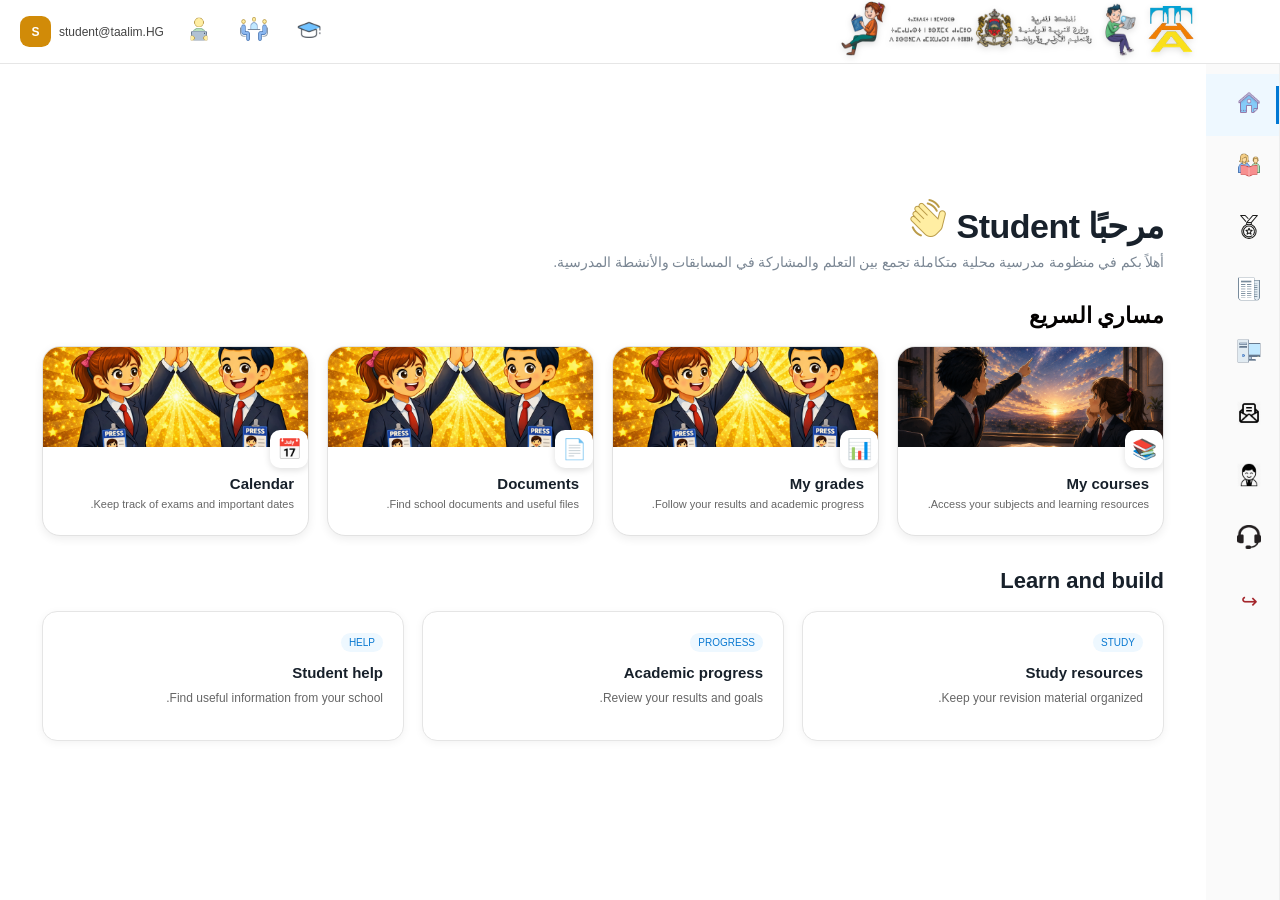
==== commit 907f2da1: "Update portal.html" ====
--- a/portal.html
+++ b/portal.html
@@ -15,7 +15,6 @@
 <img class="HG-logo" src="HG.png" alt="Education ministry logo">
 <img class="ministry-logo" src="ministry-logo-transparent.png" alt="Education ministry logo">
 </div>
-<input class="search" id="search" placeholder="Search in Student Space">
 <div class="header-actions" >
   <button class="icon-btn"><img src="images/icon/hed.png" alt="تلميذ" style="width:24px;height:24px;"></button>
   <button class="icon-btn"><img src="images/icon/hed2.png" alt="تلميذ" style="width:30px;height:30px;"></button>
@@ -884,7 +883,6 @@
 
 });
 
-document.getElementById("search").oninput=e=>{let q=e.target.value.toLowerCase();document.querySelectorAll(".quick-card").forEach(c=>c.style.display=!q||c.textContent.toLowerCase().includes(q)?"":"none")};
 </script>
 
 <script>
@@ -1532,4 +1530,4 @@
 
 
 
-</body></html>+</body></html>
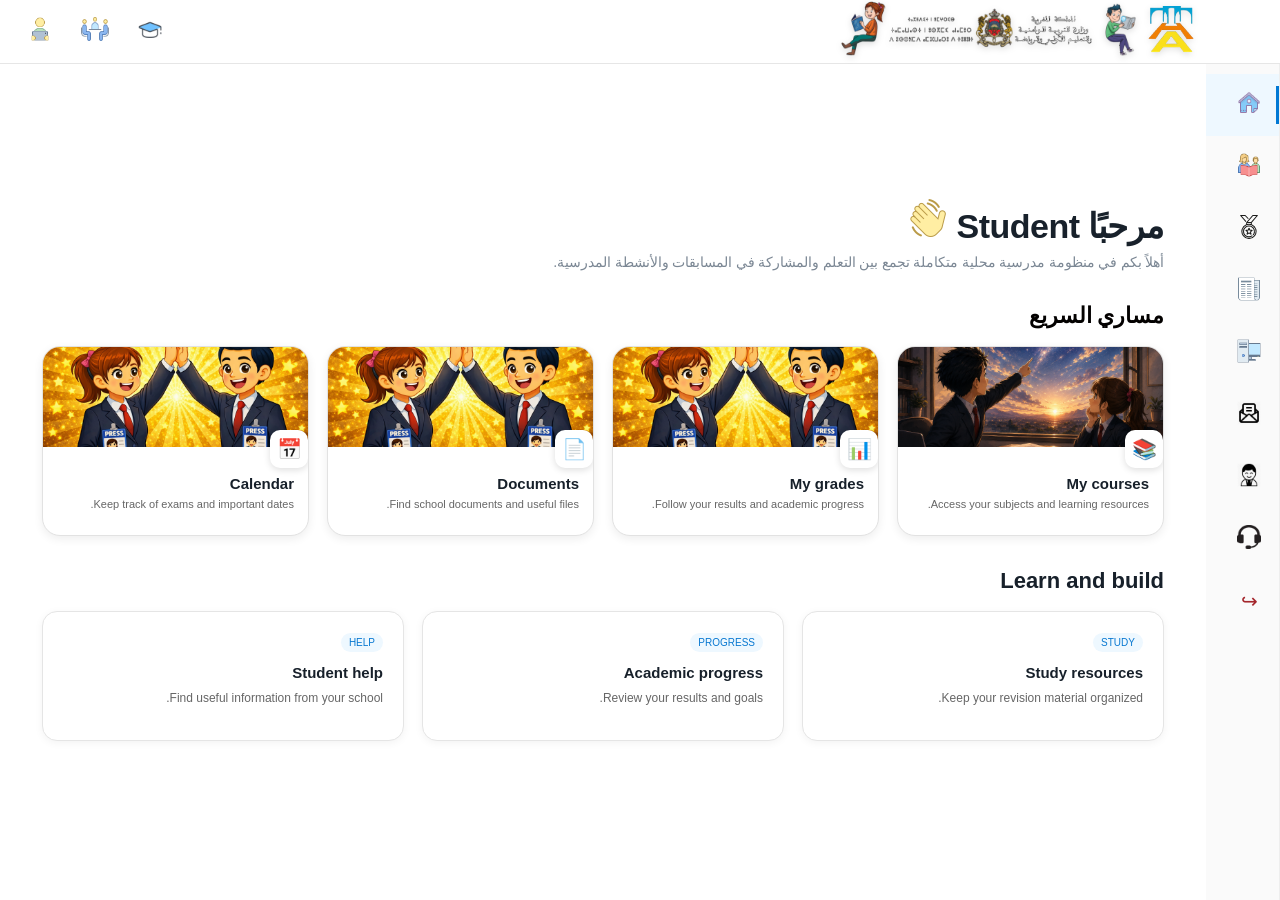
==== commit 4a07a3bf: "Update portal.html" ====
--- a/portal.html
+++ b/portal.html
@@ -19,7 +19,6 @@
   <button class="icon-btn"><img src="images/icon/hed.png" alt="تلميذ" style="width:24px;height:24px;"></button>
   <button class="icon-btn"><img src="images/icon/hed2.png" alt="تلميذ" style="width:30px;height:30px;"></button>
   <button class="icon-btn"><img src="images/icon/hed3.png" alt="تلميذ" style="width:24px;height:24px;"></button>
-<div class="profile"><span id="profileName">Student</span><span class="avatar1" id="avatar">S</span></div></div>
 </header>
 <div class="portal-body">
 <aside class="sidebar" id="sidebar">
@@ -827,13 +826,11 @@
 const side=document.getElementById("sidebar");
 document.getElementById("menu").onclick=()=>side.classList.toggle("expanded");
 const name=localStorage.getItem("studentName")||"Student", account=localStorage.getItem("studentAccount")||"student@taalim.HG";
-document.getElementById("profileName").textContent=name;document.getElementById("avatar").textContent=name[0].toUpperCase();
 document.getElementById("fullName").textContent=name;document.getElementById("fullAccount").textContent=account;
 function openView(id){document.querySelectorAll(".view").forEach(v=>v.classList.toggle("active",v.id===id));document.querySelectorAll("[data-view]").forEach(n=>n.classList.toggle("active",n.dataset.view===id));}
 document.querySelectorAll("[data-view]").forEach(n=>n.onclick=()=>openView(n.dataset.view));
 document.querySelectorAll("[data-open]").forEach(n=>n.onclick=()=>openView(n.dataset.open));
 
-document.getElementById("profileName").textContent = name;
 document.getElementById("fullAccount").textContent = name;
 
 
@@ -894,13 +891,6 @@
     localStorage.getItem("studentAccount") ||
     "student@taalim.HG";
 
-// عرض الحساب في الأعلى
-document.getElementById("profileName").textContent =
-    studentAccount;
-
-// وضع أول حرف في دائرة الحساب
-document.getElementById("avatar").textContent =
-    studentName.charAt(0).toUpperCase();
 
 
 /* ================================
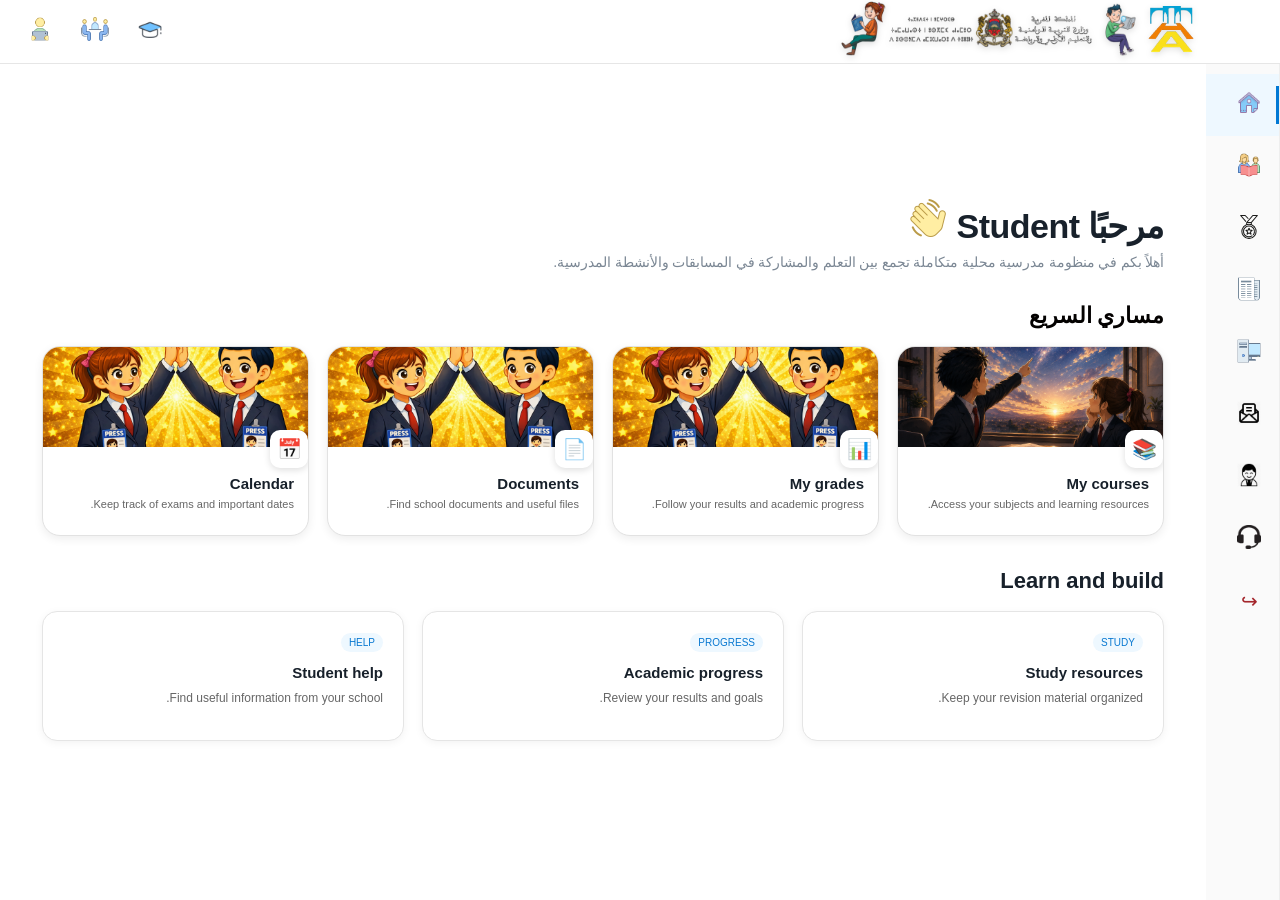
==== commit e8c40797: "Update portal.html" ====
--- a/portal.html
+++ b/portal.html
@@ -4,7 +4,8 @@
 <meta charset="utf-8">
 <meta name="viewport" content="width=device-width, initial-scale=1.0">
 <meta name="viewport" content="width=device-width,initial-scale=1">
-<title>Student Space</title>
+<link rel="icon" type="image/png" href="images/icon/hed.png">
+<title>فضاء التلميذ</title>
 <link rel="stylesheet" href="style2.css">
 <link rel="stylesheet" href="style-premium4.css">
 </head>
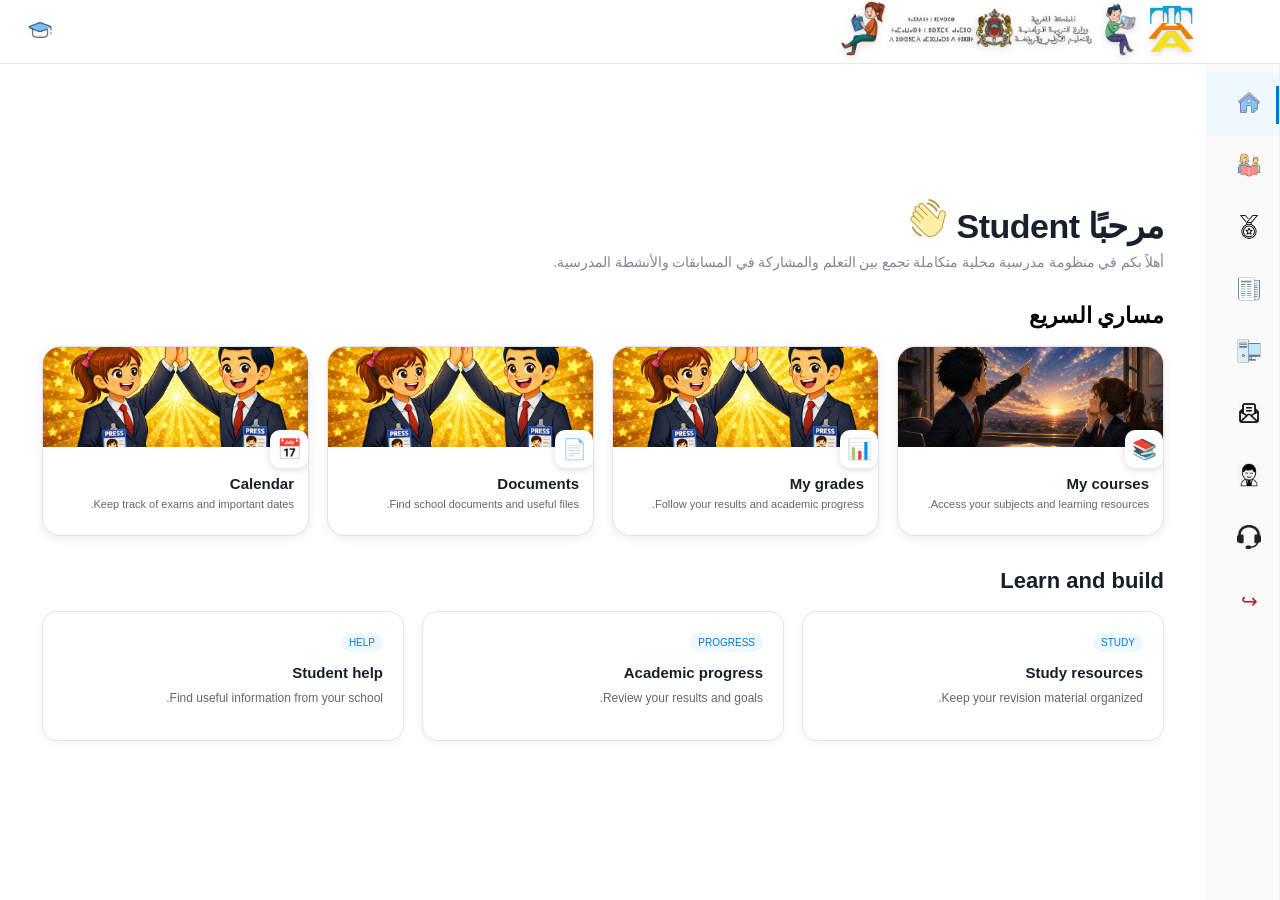
==== commit 02870f56: "Update portal.html" ====
--- a/portal.html
+++ b/portal.html
@@ -18,8 +18,6 @@
 </div>
 <div class="header-actions" >
   <button class="icon-btn"><img src="images/icon/hed.png" alt="تلميذ" style="width:24px;height:24px;"></button>
-  <button class="icon-btn"><img src="images/icon/hed2.png" alt="تلميذ" style="width:30px;height:30px;"></button>
-  <button class="icon-btn"><img src="images/icon/hed3.png" alt="تلميذ" style="width:24px;height:24px;"></button>
 </header>
 <div class="portal-body">
 <aside class="sidebar" id="sidebar">
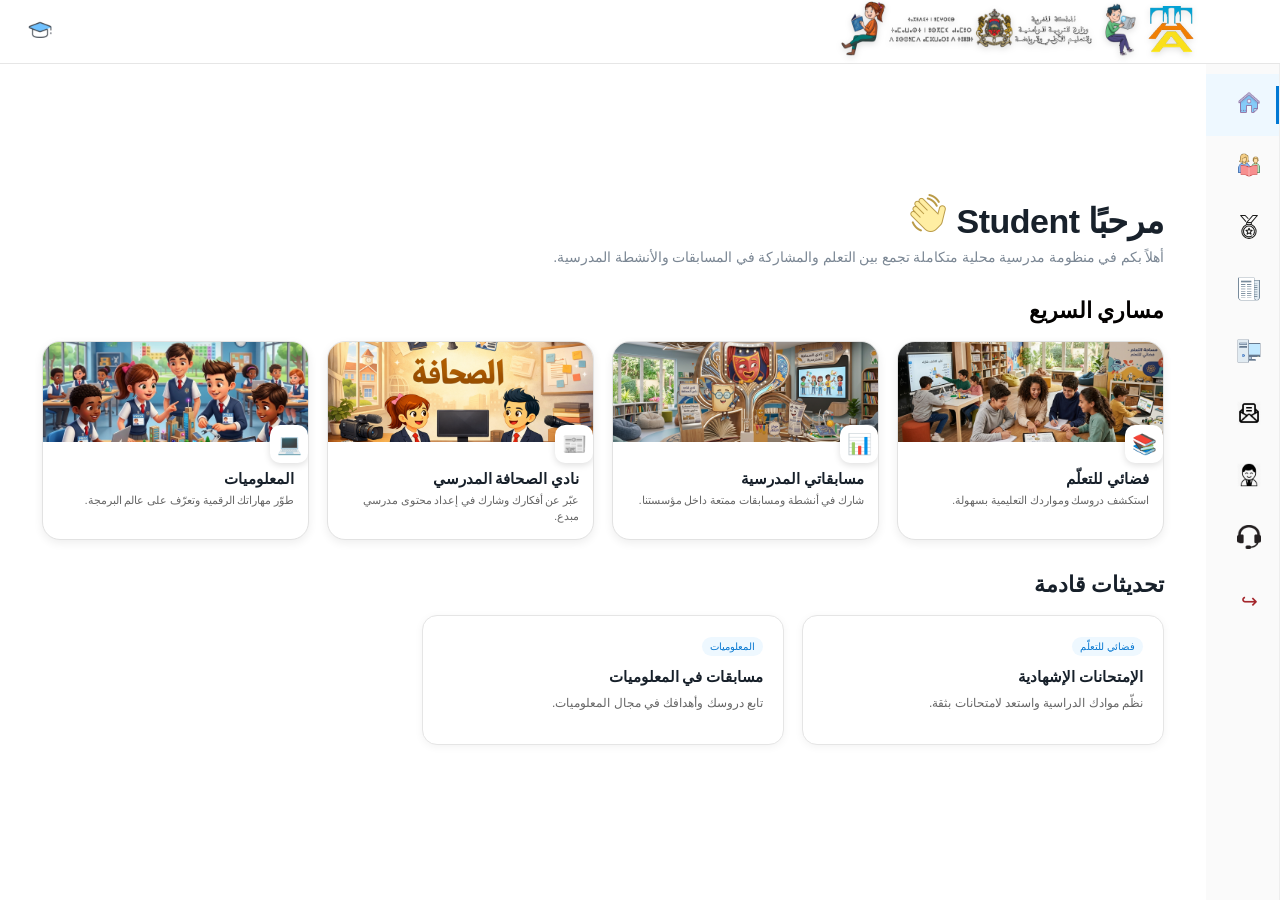
==== commit 8872aee0: "new update" ====
--- a/portal.html
+++ b/portal.html
@@ -49,15 +49,14 @@
 <p class="welcome">أهلاً بكم في منظومة مدرسية محلية متكاملة تجمع بين التعلم والمشاركة في المسابقات والأنشطة المدرسية.</p>
 <h2 class="welcome2">مساري السريع</h2>
 <div class="quick-grid">
-<article class="quick-card" data-open="courses"><div class="quick-image image-one"></div><div class="quick-icon">📚</div><h3>My courses</h3><p>Access your subjects and learning resources.</p></article>
-<article class="quick-card" data-open="grades"><div class="quick-image image-two"></div><div class="quick-icon">📊</div><h3>My grades</h3><p>Follow your results and academic progress.</p></article>
-<article class="quick-card" data-open="documents"><div class="quick-image image-three"></div><div class="quick-icon">📄</div><h3>Documents</h3><p>Find school documents and useful files.</p></article>
-<article class="quick-card" data-open="calendar"><div class="quick-image image-four"></div><div class="quick-icon">📅</div><h3>Calendar</h3><p>Keep track of exams and important dates.</p></article>
+<article class="quick-card" data-open="courses"><div class="quick-image image-one"></div><div class="quick-icon">📚</div><h3>فضائي للتعلّم</h3><p>استكشف دروسك ومواردك التعليمية بسهولة.</p></article>
+<article class="quick-card" data-open="grades"><div class="quick-image image-two"></div><div class="quick-icon">📊</div><h3>مسابقاتي المدرسية</h3><p>شارك في أنشطة ومسابقات ممتعة داخل مؤسستنا.</p></article>
+<article class="quick-card" data-open="documents"><div class="quick-image image-three"></div><div class="quick-icon">📰</div><h3>نادي الصحافة المدرسي</h3><p>عبّر عن أفكارك وشارك في إعداد محتوى مدرسي مبدع.</p></article>
+<article class="quick-card" data-open="calendar"><div class="quick-image image-four"></div><div class="quick-icon">💻</div><h3>المعلوميات</h3><p>طوّر مهاراتك الرقمية وتعرّف على عالم البرمجة.</p></article>
 </div>
-<h2>Learn and build</h2>
-<div class="learning" data-open="courses"><div class="learn-card"><em>STUDY</em><h3>Study resources</h3><p>Keep your revision material organized.</p></div>
-<div class="learn-card" data-open="courses"><em>PROGRESS</em><h3>Academic progress</h3><p>Review your results and goals.</p></div>
-<div class="learn-card" data-open="courses"><em>HELP</em><h3>Student help</h3><p>Find useful information from your school.</p></div></div>
+<h2 class="loumaini">تحديثات قادمة</h2>
+<div class="learning" ><div class="learn-card"><em>فضائي للتعلّم</em><h3>الإمتحانات الإشهادية</h3><p>نظّم موادك الدراسية واستعد لامتحانات بثقة.</p></div>
+<div class="learn-card" ><em>المعلوميات</em><h3>مسابقات في المعلوميات</h3><p>تابع دروسك وأهدافك في مجال المعلوميات.</p></div>
 </section>
 
 <section class="view" id="courses">
@@ -153,24 +152,25 @@
   <head><meta charset="utf-8"><meta name="viewport" content="width=device-width,initial-scale=1"><title>نادي الصحافة المدرسي</title><link rel="stylesheet" 
 href="style3.css"></head><body>
 <header class="topba">
-  <div class="brand"><div class="brand-mark">📰</div><div><b>فضاء المؤسسة</b><span>نادي الصحافة</span></div></div><div class="top-actions"></div>
+  <div class="brand"><div class="brand-mark">📰</div><div><b class="louma">فضاء نادي الصحافة</b><span></span></div></div><div class="top-actions"></div>
 </header>
 <main>
-<section class="hero"><div class="hero-content"><span class="eyebrow">STUDENT MEDIA • CLUB</span><h1>نادي الصحافة المدرسي</h1><p>مساحة لاكتشاف أخبار المؤسسة، توثيق اللحظات، وتطوير مهارات الكتابة والتصوير والحوار.</p><div class="hero-actions"><a class="primary-btn" href="#album">استكشف الألبوم</a><a class="secondary-btn" href="#activities">أنشطة النادي</a></div></div><div class="hero-badge"><span>PRESS</span><strong>01</strong><small>إصدار النادي</small></div></section>
-<section class="section" id="album"><div class="section-title"><div><span class="eyebrow">PHOTO ALBUM</span><h2>أبرز اللحظات</h2><p>استعمل الأسهم أو النقاط لتصفح الصور.</p></div><b class="counter" id="slideCounter">01 / 04</b></div>
+<section class="hero"><div class="hero-content"><h1>نادي الصحافة المدرسي</h1><p>مساحة لاكتشاف أخبار مؤسستنا، توثيق اللحظات، وتطوير مهارات الكتابة والتصوير والحوار.</p><div class="hero-actions"><a class="primary-btn" href="#album">استكشف أبرز اللحظات</a><a class="secondary-btn" href="#activities">أنشطة النادي</a></div></div></section>
+<section class="section" id="album"><div class="section-title"><div><h2 class="eyebrow">أبرز اللحظات</h2><p>استعمل الأسهم أو النقاط لتصفح الصور.</p></div><b class="counter" id="slideCounter">01 / 04</b></div>
 <div class="album"><div class="slides">
 <article class="slide active"><img src="images/press/moment-1.png" alt="لحظة من النادي"><div class="slide-caption"><span>01</span><div><h3>بداية موسم صحفي جديد</h3><p>لقاء أعضاء النادي وتوزيع المهام.</p></div></div></article>
-<article class="slide"><img src="images/press/moment-2.png" alt="ورشة صحفية"><div class="slide-caption"><span>02</span><div><h3>ورشة الكتابة الصحفية</h3><p>التدرب على صياغة الخبر.</p></div></div></article>
-<article class="slide"><img src="images/press/moment-3.png" alt="تغطية نشاط"><div class="slide-caption"><span>03</span><div><h3>تغطية نشاط مدرسي</h3><p>التقاط الصور وإجراء مقابلات.</p></div></div></article>
-<article class="slide"><img src="images/press/moment-4.png" alt="اجتماع الفريق"><div class="slide-caption"><span>04</span><div><h3>اجتماع هيئة التحرير</h3><p>اختيار مواضيع العدد القادم.</p></div></div></article>
+<article class="slide"><img src="images/press/SAHAFA CLUB/N2.jpg" alt="تغطية نشاط"><div class="slide-caption"><span>02</span><div><h3>الحناء</h3><p>ذكريات خالدة لا تنسى.</p></div></div></article>
+<article class="slide"><img src="images/press/SAHAFA CLUB/N3.jpg" alt="ورشة صحفية"><div class="slide-caption"><span>03</span><div><h3>الإفطار الجماعي</h3><p>ذكريات خالدة لا تنسى.</p></div></div></article>
+<article class="slide"><img src="images/press/SAHAFA CLUB/N4.jpg" alt="اجتماع الفريق"><div class="slide-caption"><span>04</span><div><h3>الزيارة إلى البنك</h3><p>ذكريات خالدة لا تنسى.</p></div></div></article>
+<article class="slide"><img src="images/press/SAHAFA CLUB/N5.CR2" alt="..."><div class="slide-caption"><span>05</span><div><h3>بداية موسم دراسي جديد</h3><p>بالتوفيق للجميع</p></div></div></article>
 </div><button class="album-arrow prev" id="prevSlide">‹</button><button class="album-arrow next" id="nextSlide">›</button><div class="dots" id="dots"></div></div></section>
-<section class="section" id="activities"><div class="section-title"><div><span class="eyebrow">CLUB TOOLS</span><h2>ماذا يقدم النادي؟</h2></div></div><div class="feature-grid">
+<section class="section" id="activities"><div class="section-title"><div><h2 class="eyebrow">ماذا يقدم النادي؟</h2></div></div><div class="feature-grid">
 <article class="feature-card"><span>✍️</span><h3>الكتابة الصحفية</h3><p>تعلم كتابة الخبر والتقرير والحوار.</p></article>
 <article class="feature-card"><span>📷</span><h3>التصوير والتوثيق</h3><p>توثيق الأنشطة واختيار الصور المناسبة.</p></article>
 <article class="feature-card"><span>🎙️</span><h3>المقابلات</h3><p>تحضير الأسئلة وإجراء حوارات محترمة.</p></article>
 <article class="feature-card"><span>🧠</span><h3>التحقق من المعلومات</h3><p>تعلم التمييز بين الخبر الموثوق والمعلومة غير المؤكدة.</p></article>
 </div></section>
-<section class="section split-section"><div class="info-panel"><span class="eyebrow">EDITORIAL BOARD</span><h2>فريق النادي</h2><p>أضف أسماء الأعضاء ومهامهم: رئيس التحرير، المصور، الكاتب والمراسل.</p><div class="roles"><span>رئيس التحرير</span><span>مراسل</span><span>مصور</span><span>كاتب</span></div></div><div class="info-panel accent"><span class="eyebrow">NEXT EDITION</span><h2>العدد القادم</h2><p>أضف هنا موضوع العدد أو رابط مجلة النادي الرقمية.</p><a class="primary-btn" href="#" onclick="alert('ضع رابط المجلة هنا');return false">فتح المجلة</a></div></section>
+<section class="section split-section"><div class="info-panel accent"><h2 class="eyebrow">الموقع الرسمي للنادي </h2><p>.....</p><a class="primary-btn" href="#" onclick="alert('لم يتم إضافة الموقع بعد 📰📡');return false">فتح الموقع</a></div></section>
 </main>
 <div class="help-modal" id="helpModal"><div class="modal-card"><button class="close-btn" id="closeHelp">×</button><span class="eyebrow">HELP CENTER</span><h2>المساعدة</h2><p>استعمل الأسهم لتصفح الألبوم، وزر القمر لتفعيل الوضع الليلي. استبدل صور SVG التجريبية بصور أنشطة المؤسسة.</p></div></div>
 <script src="script2.js"></script></body></html>
@@ -183,10 +183,110 @@
 ================================ -->
 
 <section class="competitions-section">
+    <section class="competitions-section">
 
     <div class="competitions-header">
         <div>
-            <span class="section-label">أنشطة التلاميذ</span>
+            <h2>أنشطتي المدرسية</h2>
+        </div>
+
+        <div class="competition-trophy">🎭</div>
+    </div>
+
+
+    <div class="competitions-grid">
+
+        <!-- Competition 1 -->
+        <a
+            href="https://forms.cloud.microsoft/r/ecxFxS3Cmp?origin=lprLink"
+            target="_blank"
+            class="competition-card"
+        >
+
+            <div class="competition-image">
+                <img
+                    src="images/cite/anchitati/SAHAFA.png"
+                    alt="Mathematics Competition"
+                >
+
+                <span class="competition-badge">
+                    جديد
+                </span>
+            </div>
+
+            <div class="competition-content">
+
+
+
+                <h3>
+                    للمشاركة في نادي الصحافة المدرسي
+                </h3>
+
+                <p>
+                    اكتشف عالم الصحافة المدرسية وابدأ رحلتك الإبداعية.
+                </p>
+
+                <span class="competition-link">
+                    هيا بنا أصدقائي
+                    <strong>←</strong>
+                </span>
+
+            </div>
+
+        </a>
+
+
+        <!-- Competition 2 sahafa-->
+        <a
+            href="page404.html"
+
+            class="competition-card"
+        >
+        <!-- تذكير:   إضافة تانج آدم     -->
+
+            <div class="competition-image">
+                <img
+                    src="images/cite/anchitati/NAWADI.png"
+                    alt="Mathematics Competition"
+                >
+
+                <span class="competition-badge">
+                    جديد
+                </span>
+            </div>
+
+            <div class="competition-content">
+
+
+                <h3>
+                     :(
+                </h3>
+
+                <p>
+                    ...
+                </p>
+
+                <span class="competition-link">
+                    هيا بنا أصدقائي
+                    <strong>←</strong>
+                </span>
+
+            </div>
+
+        </a>
+
+
+
+        <!-- Competition 3 آدم -->
+
+    </div>
+
+</section>
+
+
+    <div class="competitions-header">
+        <div>
+            <span class="section-label">أنشطة للتلاميذ</span>
             <h2>مسابقاتي المدرسية </h2>
             <p>اكتشف المسابقات وشارك في تحديات مثيرة.🎭</p>
         </div>
@@ -206,7 +306,7 @@
 
             <div class="competition-image">
                 <img
-                    src="background.png"
+                    src="images/cite/anchitati/TAHADI.png"
                     alt="Mathematics Competition"
                 >
 
@@ -239,224 +339,16 @@
         </a>
 
 
-        <!-- Competition 2 -->
-        <a
-            href="https://example.com"
-            target="_blank"
-            class="competition-card"
-        >
-
-            <div class="competition-image">
-                <img
-                    src="background.png"
-                    alt="Informatics Competition"
-                >
-            </div>
-
-            <div class="competition-content">
-
-                <span class="competition-category">
-                    INFORMATICS
-                </span>
-
-                <h3>
-                    Coding Challenge
-                </h3>
-
-                <p>
-                    Challenge yourself with programming
-                    and digital skills.
-                </p>
-
-                <span class="competition-link">
-                    هيا بنا أصدقائي
-                    <strong>←</strong>
-                </span>
-
-            </div>
-
-        </a>
-
-
-        <!-- Competition 3 -->
-        <a
-            href="https://example.com"
-            target="_blank"
-            class="competition-card"
-        >
-
-            <div class="competition-image">
-                <img
-                    src="background.png"
-                    alt="Science Competition"
-                >
-            </div>
-
-            <div class="competition-content">
-
-                <span class="competition-category">
-                    SCIENCE
-                </span>
-
-                <h3>
-                    Science Competition
-                </h3>
-
-                <p>
-                    Explore science and discover
-                    new challenges.
-                </p>
-
-                <span class="competition-link">
-                    هيا بنا أصدقائي
-                    <strong>←</strong>
-                </span>
-
-            </div>
-
-        </a>
+        <!-- Competition 2 ‘ضافتها بعد-->
+
+
+        <!-- Competition 3 سيتم إضافتها انشاء الله عند الحاجة-->
 
     </div>
 
 </section>
 
 
-<section class="competitions-section">
-
-    <div class="competitions-header">
-        <div>
-            <h2>لأشارك</h2>
-            <p>اكتشف المسابقات وشارك في تحديات مثيرة.🎭</p>
-        </div>
-
-        <div class="competition-trophy">🏆</div>
-    </div>
-
-
-    <div class="competitions-grid">
-
-        <!-- Competition 1 -->
-        <a
-            href="https://forms.cloud.microsoft/r/m17FpWr3DT?origin=lprLink"
-            target="_blank"
-            class="competition-card"
-        >
-
-            <div class="competition-image">
-                <img
-                    src="background.png"
-                    alt="Mathematics Competition"
-                >
-
-                <span class="competition-badge">
-                    جديد
-                </span>
-            </div>
-
-            <div class="competition-content">
-
-                <span class="competition-category">
-                    تحدي الأفق
-                </span>
-
-                <h3>
-                    تحدي الأفق
-                </h3>
-
-                <p>
-                    انطلق نحو الأفق، واختبر مهاراتك في حل المسائل الممتعة والمنافسة مع أصدقائك!
-                </p>
-
-                <span class="competition-link">
-                    هيا بنا أصدقائي
-                    <strong>←</strong>
-                </span>
-
-            </div>
-
-        </a>
-
-
-        <!-- Competition 2 -->
-        <a
-            href="https://example.com"
-            target="_blank"
-            class="competition-card"
-        >
-
-            <div class="competition-image">
-                <img
-                    src="background.png"
-                    alt="Informatics Competition"
-                >
-            </div>
-
-            <div class="competition-content">
-
-                <span class="competition-category">
-                    INFORMATICS
-                </span>
-
-                <h3>
-                    Coding Challenge
-                </h3>
-
-                <p>
-                    Challenge yourself with programming
-                    and digital skills.
-                </p>
-
-                <span class="competition-link">
-                    هيا بنا أصدقائي
-                    <strong>←</strong>
-                </span>
-
-            </div>
-
-        </a>
-
-
-        <!-- Competition 3 -->
-        <a
-            href="https://example.com"
-            target="_blank"
-            class="competition-card"
-        >
-
-            <div class="competition-image">
-                <img
-                    src="background.png"
-                    alt="Science Competition"
-                >
-            </div>
-
-            <div class="competition-content">
-
-                <span class="competition-category">
-                    SCIENCE
-                </span>
-
-                <h3>
-                    Science Competition
-                </h3>
-
-                <p>
-                    Explore science and discover
-                    new challenges.
-                </p>
-
-                <span class="competition-link">
-                    هيا بنا أصدقائي
-                    <strong>←</strong>
-                </span>
-
-            </div>
-
-        </a>
-
-    </div>
-
-</section>
 
 
 </section>
@@ -492,7 +384,7 @@
         <div class="tech-content">
 
             <span class="tech-small-title">
-                DIGITAL WORLD
+                فضاء مادة المعلوميات
             </span>
 
             <h1>
@@ -648,20 +540,20 @@
     <div class="cards">
     <!-- البطاقة الأولى -->
     <div class="info-cards">
-      <a href="background.png" target="_blank">
+      <a href="page404.html" target="_blank">
         <img src="background.png" alt="My courses">
         
       </a>
-      <h3>المشاركة</h3>
-      <p>Access your subjects and learning resources.</p>
+      <h3>مسابقات </h3>
+      <p>لم يتم إضافتها بعد</p>
     </div>
 
     <!-- البطاقة الثانية -->
     <div class="info-cards">
-      <a href="grades.pdf" target="_blank">
+      <a href="page404.html" target="_blank">
         <img src="background2.png" alt="My grades">
-        <h3>My grades</h3>
-        <p>Follow your results and academic progress.</p>
+        <h3>:(</h3>
+        <p>لم يتم إضافتها بعد</p>
       </a>
     </div>
 
@@ -685,7 +577,24 @@
 </section>
 
 
-<section class="view" id="messages"><h1>علبة الرسائل</h1><div class="info-card"><h3>صندوق الوارد</h3><img src="images/icon/adams.gif"><p>ستظهر الرسائل الجديدة هنا.</p></div></section>
+<section class="view" id="messages"><h1>علبة الرسائل</h1>
+    <div class="info-card"><h3>صندوق الوارد</h3><img src="images/icon/adams.gif"><p>ستظهر الرسائل الجديدة هنا.</p></div>
+    <h1> </h1>
+    <div class="info-card">
+<div class="welcome-message">
+  <h2>عزيزي التلميذ، عزيزتي التلميذة،</h2>
+  <p>
+    مرحبًا بكم في منصتكم التعليمية، حيث يمكنكم المشاركة في الأنشطة والمسابقات المدرسية بكل سهولة،  
+    وتشجيع الإبداع والمشاركة في الحياة المدرسية.  
+
+  </p>
+  <p>
+    كما ندعوكم للانضمام إلى نادي الصحافة المدرسي، فضاء للتعبير عن أفكاركم ومواهبكم بكل حرية وإبداع.
+  </p>
+</div>
+    <img src="images/icon/tasjile.gif" style="display:block; margin:auto;">
+    </div>
+</section>
 <section class="view" id="profile">
 
 <section class="view active" id="profile">
@@ -719,7 +628,7 @@
 
   
   
-  <h1>ملفي الشخصي</h1><div class="info-card"><img src="ministry-logo.png" class="portal-logo"><h3 id="fullName">Student</h3><p id="fullAccount">student@taalim.HG</p></div></section>
+  <h1>ملفي الشخصي</h1><div class="info-card"><img src="ministry-logo.png" class="portal-logo"><h3 id="fullName">Student</h3><p id="fullAccount">HG</p></div></section>
 </main></div>
 
 <div class="logout-overlay" id="logoutOverlay">
@@ -802,7 +711,7 @@
           <b>‹</b>
         </a>
 
-        <a href="adamloumainiservice.html" class="service-link">
+        <a href="page404.html" class="service-link">
           <span class="mini-icon green"><img src="images/icon/admin.png" alt="تلميذ" style="width:24px;height:24px;"></span>
           <span>
             <strong><h2>فريق الدعم </h2></strong>
@@ -1519,4 +1428,4 @@
 
 
 
-</body></html>
+</body></html>
--- a/style2.css
+++ b/style2.css
@@ -44,13 +44,18 @@
 
 
 
-.nav-item b{opacity:1}.logout{color:#a4262c}.content{flex:1;padding:34px 42px 60px;max-width:1500px;margin:auto;width:100%}.content h1{font-size:38px;font-weight:600;margin:0 0 10px;letter-spacing:-.5px}.welcome{color:#666;margin:0 0 30px;font-family: 'calibri', 'Scheherazade', serif; /* خط عربي جميل */}.content h2{font-size:22px;font-weight:600;margin:32px 0 17px}.quick-grid{display:grid;grid-template-columns:repeat(4,1fr);gap:18px}.quick-card{min-height:190px;border:1px solid #e2e2e2;border-radius:18px;background:#fff;box-shadow:0 3px 10px #00000012;overflow:hidden;cursor:pointer;transition:.2s;padding-bottom:14px}.quick-card:hover{transform:translateY(-3px);box-shadow:0 9px 25px #00000018}.quick-image{height:100px;background-size:cover;background-position:center}.image-one{background-image:url("background.png")}.image-two{height:100px;background-size:cover;background-position:center}.image-two{background-image:url("background2.png")}.image-three{height:100px;background-size:cover;background-position:center}.image-three{background-image:url("background2.png")}.image-four{height:100px;background-size:cover;background-position:center}.image-four{background-image:url("background2.png")}.quick-icon{position:relative;margin:-17px 0 0 14px;width:38px;height:38px;border-radius:10px;background:#fff;display:grid;place-items:center;font-size:20px;box-shadow:0 2px 7px #0002}.quick-card h3{font-size:15px;margin:7px 14px 5px}.quick-card p{font-size:11px;color:#666;line-height:1.45;margin:0 14px}.learning{display:grid;grid-template-columns:repeat(3,1fr);gap:18px}.learn-card,.info-card{border:1px solid #e5e5e5;border-radius:15px;background:#fff;padding:20px;min-height:130px;box-shadow:0 2px 8px #0000000d}.learn-card em{display:inline-block;font-style:normal;font-size:10px;color:#0878d1;background:#eef8ff;border-radius:12px;padding:4px 8px;margin-bottom:12px}.learn-card h3{margin:0 0 8px;font-size:15px}.learn-card p,.info-card p{margin:0;color:#666;font-size:12px;line-height:1.5}.view{display:none}.view.active{display:block;animation:viewIn .35s ease}@keyframes viewIn{from{opacity:0;transform:translateY(7px)}to{opacity:1;transform:none}}.card-list{display:grid;grid-template-columns:repeat(2,1fr);gap:18px}.info-card h3{margin:0 0 8px}.portal-logo{max-width:420px;width:100%;height:auto;margin-bottom:20px}table{width:100%;border-collapse:collapse;border:1px solid #e5e5e5}th,td{padding:14px;border-bottom:1px solid #eee;text-align:right;font-size:13px}th{background:#f7f7f7}
+.nav-item b{opacity:1}.logout{color:#a4262c}.content{flex:1;padding:34px 42px 60px;max-width:1500px;margin:auto;width:100%}.content h1{font-size:38px;font-weight:600;margin:0 0 10px;letter-spacing:-.5px}.welcome{color:#666;margin:0 0 30px;font-family: 'calibri', 'Scheherazade', serif; /* خط عربي جميل */}.content h2{font-size:22px;font-weight:600;margin:32px 0 17px}.quick-grid{display:grid;grid-template-columns:repeat(4,1fr);gap:18px}.quick-card{min-height:190px;border:1px solid #e2e2e2;border-radius:18px;background:#fff;box-shadow:0 3px 10px #00000012;overflow:hidden;cursor:pointer;transition:.2s;padding-bottom:14px;    font-family: 'calibri', 'Scheherazade', serif;}.quick-card:hover{transform:translateY(-3px);box-shadow:0 9px 25px #00000018}.quick-image{height:100px;background-size:cover;background-position:center}.image-one{background-image:url("images/cite/IM1.jfif")}.image-two{height:100px;background-size:cover;background-position:center}.image-two{background-image:url("images/cite/IM2.jfif")}.image-three{height:100px;background-size:cover;background-position:center}.image-three{background-image:url("images/cite/IM3.png")}.image-four{height:100px;background-size:cover;background-position:center}.image-four{background-image:url("images/cite/IM4.jfif")}.quick-icon{position:relative;margin:-17px 0 0 14px;width:38px;height:38px;border-radius:10px;background:#fff;display:grid;place-items:center;font-size:20px;box-shadow:0 2px 7px #0002}.quick-card h3{font-size:15px;margin:7px 14px 5px}.quick-card p{font-size:11px;color:#666;line-height:1.45;margin:0 14px}.learning{display:grid;grid-template-columns:repeat(3,1fr);gap:18px}.learn-card,.info-card{border:1px solid #e5e5e5;border-radius:15px;background:#fff;padding:20px;min-height:130px;box-shadow:0 2px 8px #0000000d}.learn-card em{display:inline-block;font-style:normal;font-size:10px;color:#0878d1;background:#eef8ff;border-radius:12px;padding:4px 8px;margin-bottom:12px}.learn-card h3{margin:0 0 8px;font-size:15px;font-family: 'Calibri', 'Scheherazade New', serif;}.learn-card p,.info-card p{margin:0;color:#666;font-size:12px;line-height:1.5}.view{display:none}.view.active{display:block;animation:viewIn .35s ease}@keyframes viewIn{from{opacity:0;transform:translateY(7px)}to{opacity:1;transform:none}}.card-list{display:grid;grid-template-columns:repeat(2,1fr);gap:18px}.info-card h3{margin:0 0 8px}.portal-logo{max-width:420px;width:100%;height:auto;margin-bottom:20px}table{width:100%;border-collapse:collapse;border:1px solid #e5e5e5}th,td{padding:14px;border-bottom:1px solid #eee;text-align:right;font-size:13px}th{background:#f7f7f7}
 
 @media(max-width:1000px){.quick-grid{grid-template-columns:repeat(2,1fr)}.learning{grid-template-columns:1fr 1fr}.content{padding:28px}}@media(max-width:650px){.portal-header{gap:8px;padding:0 10px}.header-logo{min-width:auto;font-size:14px}.header-logo strong{display:none}.search{width:38vw}.sidebar{width:58px}.sidebar.expanded{width:185px}.content{padding:25px 16px}.content h1{font-size:30px}.quick-grid,.learning,.card-list{grid-template-columns:1fr}.login-card{width:100%;padding:34px 25px}}
 
 .ministry-logo{display:block;width:100%;height:auto;max-height:70px;object-fit:contain;object-position:center;margin:0 auto 1px;filter:drop-shadow(0 2px 3px #0002)}
 
 .HG-logo{display:block;width:50%;height:auto;max-height:50px;object-fit:contain;object-position:center;margin:0 auto 1px;filter:drop-shadow(0 2px 3px #0002)}
+
+.loumaini{
+    font-family: 'calibri', 'Scheherazade', serif; 
+}
+
 
 .welcome2{color:#030100;margin:0 0 30px;font-family: 'cairo', 'Scheherazade', serif; /* خط عربي جميل */}
 
@@ -80,6 +85,8 @@
 
   .info-cards h3 {
     margin: 10px 0 5px;
+    text-align: center;
+    color: #cc6300;  
   }
 
   .info-cards p {
@@ -923,6 +930,8 @@
     justify-content: space-between;
 
     margin-bottom: 25px;
+    font-family: 'cairo', 'Scheherazade', serif; /* خط عربي جميل */
+
 }
 
 .section-label {
@@ -941,6 +950,7 @@
 .competitions-header h2 {
     margin: 0;
 
+
     color: #17202a;
 
     font-size: 29px;
@@ -948,7 +958,9 @@
 }
 
 .competitions-header p {
-    margin: 7px 0 0;
+    margin: 7px 0 0; 
+    font-family: 'Calibri', 'Scheherazade', serif; /* خط عربي جميل */
+
 
     color: #7b8794;
 
@@ -1537,18 +1549,21 @@
 
 
 .tech-small-title {
-
-    font-size: 10px;
+    font-family: 'Cairo', 'Scheherazade New', serif;
+
+
+    font-size: 20px;
 
     font-weight: 700;
 
     letter-spacing: 3px;
 
-    color: #0878d1;
+    color: #d18108;
 }
 
 
 .tech-content h1 {
+    font-family: 'Calibri', 'Scheherazade New', serif;
 
     margin: 12px 0 4px;
 
@@ -2073,5 +2088,16 @@
   text-shadow: 0 2px 4px rgba(0,0,0,0.1);
 }
 
-
-
+.welcome-message{
+    font-family: 'Calibri'
+}
+.welcome-message h2 {
+  color: #000000;
+  font-size: 2rem;
+}
+
+.welcome-message p {
+  color: #5a5654;
+  font-size: 1rem;
+}
+
--- a/style3.css
+++ b/style3.css
@@ -1 +1,669 @@
-*{box-sizing:border-box}html{scroll-behavior:smooth}body{margin:0;font-family:"Segoe UI",Tahoma,Arial,sans-serif;background:#f6f8fb;color:#17202a;transition:.3s}a{text-decoration:none}.topbar{height:70px;background:rgba(255,255,255,.9);backdrop-filter:blur(16px);border-bottom:1px solid #e6ebf0;display:flex;align-items:center;justify-content:space-between;padding:0 28px;position:sticky;top:0;z-index:20}.brand{display:flex;align-items:center;gap:12px}.brand-mark{width:42px;height:42px;border-radius:12px;background:linear-gradient(135deg,#0878d1,#20a4f3);color:#fff;display:grid;place-items:center;font-size:20px}.brand b,.brand span{display:block}.brand span{font-size:11px;color:#7b8794;margin-top:3px}.top-actions{display:flex;gap:9px}.icon-btn{width:40px;height:40px;border-radius:12px;border:1px solid #e0e6ec;background:#fff;color:#34495e;cursor:pointer;font-size:18px;transition:.25s}.icon-btn:hover{transform:translateY(-2px);border-color:#0878d1;color:#0878d1}.hero{max-width:1180px;margin:32px auto 0;min-height:360px;border-radius:24px;overflow:hidden;position:relative;background:linear-gradient(135deg,#0b6fc1,#1b9ad8 55%,#66c7e8);color:#fff;padding:58px 64px;display:flex;align-items:center;justify-content:space-between;box-shadow:0 20px 45px rgba(8,100,180,.18)}.hero-content{max-width:690px;z-index:2}.eyebrow{font-size:10px;letter-spacing:1.6px;font-weight:800;color:#0878d1}.hero .eyebrow{color:#dcefff}.hero h1{font-size:42px;margin:12px 0}.hero p{font-size:15px;line-height:1.8;color:#eef8ff}.hero-actions{display:flex;gap:10px;margin-top:24px}.primary-btn,.secondary-btn{display:inline-flex;align-items:center;justify-content:center;border-radius:11px;padding:11px 18px;font-size:13px;font-weight:700;cursor:pointer;border:0}.primary-btn{background:#0878d1;color:#fff}.hero .primary-btn{background:#fff;color:#0878d1}.secondary-btn{background:#ffffff1f;color:#fff;border:1px solid #ffffff40}.hero-badge{width:150px;height:150px;border-radius:50%;background:#ffffff1f;border:1px solid #ffffff40;display:flex;flex-direction:column;align-items:center;justify-content:center;z-index:2}.hero-badge strong{font-size:46px}.section,.messages-page{max-width:1180px;margin:52px auto;padding:0 20px}.section-title{display:flex;justify-content:space-between;align-items:end;margin-bottom:20px}.section-title h2{margin:5px 0;font-size:28px}.section-title p{margin:0;color:#7b8794;font-size:13px}.counter{color:#0878d1}.album{position:relative;border-radius:22px;overflow:hidden;background:#101820;box-shadow:0 16px 40px #141e281f}.slides{height:520px;position:relative}.slide{position:absolute;inset:0;opacity:0;transform:scale(1.02);transition:.6s;pointer-events:none}.slide.active{opacity:1;transform:scale(1);pointer-events:auto}.slide img{width:100%;height:100%;object-fit:cover}.slide:after{content:"";position:absolute;inset:45% 0 0;background:linear-gradient(transparent,#000c)}.slide-caption{position:absolute;bottom:30px;right:32px;left:32px;z-index:2;color:#fff;display:flex;align-items:end;gap:15px}.slide-caption>span{font-size:42px;font-weight:800;opacity:.55}.slide-caption h3{margin:0 0 4px;font-size:24px}.slide-caption p{margin:0;color:#ffffffc9;font-size:12px}.album-arrow{position:absolute;top:50%;transform:translateY(-50%);width:48px;height:48px;border-radius:50%;border:1px solid #ffffff40;background:#00000047;color:#fff;font-size:30px;cursor:pointer;z-index:5}.album-arrow:hover{background:#0878d1}.album-arrow.prev{right:20px}.album-arrow.next{left:20px}.dots{position:absolute;bottom:18px;left:50%;transform:translateX(-50%);display:flex;gap:7px;z-index:6}.dot-btn{width:8px;height:8px;border:0;border-radius:50%;background:#ffffff73;cursor:pointer;padding:0}.dot-btn.active{width:24px;border-radius:8px;background:#fff}.feature-grid{display:grid;grid-template-columns:repeat(4,1fr);gap:16px}.feature-card,.info-panel,.message-sidebar,.message-list{background:#fff;border:1px solid #e5eaf0;border-radius:18px;box-shadow:0 5px 18px #1428460d}.feature-card{padding:24px;min-height:180px;transition:.3s}.feature-card:hover{transform:translateY(-5px);box-shadow:0 14px 30px #1428461a}.feature-card h3{font-size:16px}.feature-card p,.info-panel p{font-size:12px;line-height:1.8;color:#7b8794}.split-section{display:grid;grid-template-columns:1fr 1fr;gap:18px}.info-panel{padding:30px}.info-panel.accent{background:linear-gradient(135deg,#eef8ff,#fff)}.roles{display:flex;flex-wrap:wrap;gap:8px}.roles span{background:#f1f7fc;color:#0878d1;padding:7px 10px;border-radius:8px;font-size:11px;font-weight:700}.help-modal,.composer{position:fixed;inset:0;background:#0a141e73;backdrop-filter:blur(5px);display:none;align-items:center;justify-content:center;z-index:50;padding:20px}.help-modal.open,.composer.open{display:flex}.modal-card,.composer-card{width:min(500px,100%);background:#fff;border-radius:20px;padding:30px;position:relative;box-shadow:0 25px 70px #00000038}.close-btn{position:absolute;left:18px;top:16px;width:34px;height:34px;border-radius:9px;border:1px solid #e0e6ec;background:#fff;cursor:pointer;font-size:20px}.messages-hero{display:flex;justify-content:space-between;align-items:center;margin-bottom:22px}.messages-hero h1{font-size:32px}.messages-hero p{color:#7b8794;font-size:13px}.message-layout{display:grid;grid-template-columns:220px 1fr;gap:18px}.message-sidebar,.message-list{padding:12px}.folder{width:100%;display:flex;justify-content:space-between;padding:13px;border:0;background:transparent;border-radius:10px;cursor:pointer;text-align:right;color:#52606d}.folder.active,.folder:hover{background:#eef7ff;color:#0878d1}.message-row{display:flex;align-items:center;gap:14px;padding:17px;border-bottom:1px solid #eef1f4}.message-row:last-child{border:0}.avatar{width:42px;height:42px;border-radius:12px;background:#eaf3ff;color:#0878d1;display:grid;place-items:center;font-weight:800}.avatar.blue{background:#e9f7ff;color:#148ab8}.avatar.green{background:#eaf9f2;color:#15905a}.message-main{display:grid;gap:4px;flex:1}.message-main span{font-size:12px;color:#596875}.message-main small{font-size:10px;color:#9aa5af}.dot{width:8px;height:8px;background:#0878d1;border-radius:50%}.composer-card label{display:block;font-size:12px;font-weight:700;margin:13px 0}.composer-card input,.composer-card textarea{width:100%;margin-top:7px;border:1px solid #dce4eb;border-radius:10px;padding:11px;font-family:inherit}.composer-card textarea{resize:vertical}.composer-card .primary-btn{width:100%}.dark{background:#10151b;color:#e8edf2}.dark .topbar,.dark .feature-card,.dark .info-panel,.dark .message-sidebar,.dark .message-list,.dark .modal-card,.dark .composer-card{background:#171e26;border-color:#283440;color:#e8edf2}.dark .brand span,.dark .section-title p,.dark .feature-card p,.dark .info-panel p,.dark .messages-hero p{color:#9aa7b4}.dark .icon-btn,.dark .close-btn{background:#171e26;border-color:#34414e;color:#e8edf2}.dark .roles span,.dark .folder.active,.dark .folder:hover{background:#172b3b}.dark .folder{color:#aeb8c2}.dark .message-row{border-color:#283440}.dark .composer-card input,.dark .composer-card textarea{background:#10151b;border-color:#34414e;color:#fff}@media(max-width:850px){.hero{margin:18px 14px;padding:40px 28px}.hero-badge{display:none}.feature-grid{grid-template-columns:repeat(2,1fr)}.split-section{grid-template-columns:1fr}.slides{height:430px}}@media(max-width:650px){.topbar{padding:0 14px}.hero{padding:35px 22px}.hero h1{font-size:30px}.hero-actions{flex-direction:column}.feature-grid{grid-template-columns:1fr}.slides{height:360px}.message-layout{grid-template-columns:1fr}.messages-hero{flex-direction:column;align-items:flex-start;gap:15px}}+* {
+    box-sizing: border-box
+}
+
+html {
+    scroll-behavior: smooth
+}
+
+body {
+    margin: 0;
+    font-family: "Segoe UI", Tahoma, Arial, sans-serif;
+    background: #f6f8fb;
+    color: #17202a;
+    transition: .3s
+}
+
+
+
+a {
+    text-decoration: none
+}
+
+.topbar {
+    height: 70px;
+    background: rgba(255, 255, 255, .9);
+    backdrop-filter: blur(16px);
+    border-bottom: 1px solid #e6ebf0;
+    display: flex;
+    align-items: center;
+    justify-content: space-between;
+    padding: 0 28px;
+    position: sticky;
+    top: 0;
+    z-index: 20
+}
+
+.brand {
+    display: flex;
+    align-items: center;
+    gap: 12px
+}
+
+.brand-mark {
+    width: 42px;
+    height: 42px;
+    border-radius: 12px;
+    background: linear-gradient(135deg, #0878d1, #20a4f3);
+    color: #fff;
+    display: grid;
+    place-items: center;
+    font-size: 20px
+    
+}
+
+.louma{
+    font-family: 'Calibri', 'Scheherazade New', serif;
+}
+
+.brand b,
+.brand span {
+    display: block
+}
+
+.brand span {
+    font-size: 11px;
+    color: #7b8794;
+    margin-top: 3px
+}
+
+.top-actions {
+    display: flex;
+    gap: 9px
+}
+
+.icon-btn {
+    width: 40px;
+    height: 40px;
+    border-radius: 12px;
+    border: 1px solid #e0e6ec;
+    background: #fff;
+    color: #34495e;
+    cursor: pointer;
+    font-size: 18px;
+    transition: .25s
+}
+
+.icon-btn:hover {
+    transform: translateY(-2px);
+    border-color: #0878d1;
+    color: #0878d1
+}
+
+.hero {
+    max-width: 1180px;
+    margin: 32px auto 0;
+    min-height: 360px;
+    border-radius: 24px;
+    overflow: hidden;
+    position: relative;
+    background: linear-gradient(135deg, #0b6fc1, #1b9ad8 55%, #66c7e8);
+    color: #fff;
+    padding: 58px 64px;
+    display: flex;
+    align-items: center;
+    justify-content: space-between;
+    box-shadow: 0 20px 45px rgba(8, 100, 180, .18)
+}
+
+.eyebrow{
+    font-family: 'Calibri', 'Scheherazade New', serif;
+}
+
+.eyebrow h2{
+    font-family: 'Cairo', 'Scheherazade New', serif;
+}
+
+
+.hero-content {
+    max-width: 690px;
+    z-index: 2
+
+}
+
+.hero h1 {
+    font-family: 'Calibri', 'Scheherazade New', serif;
+    color: #ecf2f3;    /* لون النص */
+    font-size: 42px;
+    margin: 12px 0
+}
+
+.hero p {
+    font-size: 15px;
+    line-height: 1.8;
+    color: #eef8ff
+}
+
+.hero-actions {
+    display: flex;
+    gap: 10px;
+    margin-top: 24px
+}
+
+.primary-btn,
+.secondary-btn {
+    display: inline-flex;
+    align-items: center;
+    justify-content: center;
+    border-radius: 11px;
+    padding: 11px 18px;
+    font-size: 13px;
+    font-weight: 700;
+    cursor: pointer;
+    border: 0
+}
+
+.primary-btn {
+    background: #0878d1;
+    color: #fff
+}
+
+.hero .primary-btn {
+    background: #fff;
+    color: #0878d1
+}
+
+.secondary-btn {
+    background: #ffffff1f;
+    color: #fff;
+    border: 1px solid #ffffff40
+}
+
+.section,
+.messages-page {
+    max-width: 1180px;
+    margin: 52px auto;
+    padding: 0 20px
+}
+
+.section-title {
+    display: flex;
+    justify-content: space-between;
+    align-items: end;
+    margin-bottom: 20px
+}
+
+.section-title h2 {
+    margin: 5px 0;
+    font-size: 28px
+}
+
+.section-title p {
+    margin: 0;
+    color: #7b8794;
+    font-size: 13px
+}
+
+.counter {
+    color: #0878d1
+}
+
+.album {
+    position: relative;
+    border-radius: 22px;
+    overflow: hidden;
+    background: #101820;
+    box-shadow: 0 16px 40px #141e281f
+}
+
+.slides {
+    height: 520px;
+    position: relative
+}
+
+.slide {
+    position: absolute;
+    inset: 0;
+    opacity: 0;
+    transform: scale(1.02);
+    transition: .6s;
+    pointer-events: none
+}
+
+.slide.active {
+    opacity: 1;
+    transform: scale(1);
+    pointer-events: auto
+}
+
+.slide img {
+    width: 100%;
+    height: 100%;
+    object-fit: cover
+}
+
+.slide:after {
+    content: "";
+    position: absolute;
+    inset: 45% 0 0;
+    background: linear-gradient(transparent, #000c)
+}
+
+.slide-caption {
+    position: absolute;
+    bottom: 30px;
+    right: 32px;
+    left: 32px;
+    z-index: 2;
+    color: #fff;
+    display: flex;
+    align-items: end;
+    gap: 15px
+}
+
+.slide-caption>span {
+    font-family: 'Calibri', 'Scheherazade New', serif;
+    font-size: 42px;
+    font-weight: 800;
+    opacity: .55
+
+}
+
+.slide-caption h3 {
+    font-family: 'Calibri', 'Scheherazade New', serif;
+    margin: 0 0 4px;
+    font-size: 24px
+}
+
+.slide-caption p {
+    font-family: 'Cairo', 'Scheherazade New', serif;
+    margin: 0;
+    color: #ffffffc9;
+    font-size: 12px
+}
+
+.album-arrow {
+    position: absolute;
+    top: 50%;
+    transform: translateY(-50%);
+    width: 48px;
+    height: 48px;
+    border-radius: 50%;
+    border: 1px solid #ffffff40;
+    background: #00000047;
+    color: #fff;
+    font-size: 30px;
+    cursor: pointer;
+    z-index: 5
+}
+
+.album-arrow:hover {
+    background: #0878d1
+}
+
+.album-arrow.prev {
+    right: 20px
+}
+
+.album-arrow.next {
+    left: 20px
+}
+
+.dots {
+    position: absolute;
+    bottom: 18px;
+    left: 50%;
+    transform: translateX(-50%);
+    display: flex;
+    gap: 7px;
+    z-index: 6
+}
+
+.dot-btn {
+    width: 8px;
+    height: 8px;
+    border: 0;
+    border-radius: 50%;
+    background: #ffffff73;
+    cursor: pointer;
+    padding: 0
+}
+
+.dot-btn.active {
+    width: 24px;
+    border-radius: 8px;
+    background: #fff
+}
+
+.feature-grid {
+    display: grid;
+    grid-template-columns: repeat(4, 1fr);
+    gap: 16px
+}
+
+.feature-card,
+.info-panel,
+.message-sidebar,
+.message-list {
+    background: #fff;
+    border: 1px solid #e5eaf0;
+    border-radius: 18px;
+    box-shadow: 0 5px 18px #1428460d
+}
+
+.feature-card {
+    padding: 24px;
+    min-height: 180px;
+    transition: .3s
+}
+
+.feature-card:hover {
+    transform: translateY(-5px);
+    box-shadow: 0 14px 30px #1428461a
+}
+
+.feature-card h3 {
+    font-size: 16px
+}
+
+.feature-card p,
+.info-panel p {
+    font-size: 12px;
+    line-height: 1.8;
+    color: #7b8794
+}
+
+.split-section {
+    display: grid;
+    grid-template-columns: 1fr 1fr;
+    gap: 18px
+}
+
+.info-panel {
+    padding: 30px
+}
+
+.info-panel.accent {
+    background: linear-gradient(135deg, #eef8ff, #fff)
+}
+
+.roles {
+    display: flex;
+    flex-wrap: wrap;
+    gap: 8px
+}
+
+.roles span {
+    background: #f1f7fc;
+    color: #0878d1;
+    padding: 7px 10px;
+    border-radius: 8px;
+    font-size: 11px;
+    font-weight: 700
+}
+
+.help-modal,
+.composer {
+    position: fixed;
+    inset: 0;
+    background: #0a141e73;
+    backdrop-filter: blur(5px);
+    display: none;
+    align-items: center;
+    justify-content: center;
+    z-index: 50;
+    padding: 20px
+}
+
+.help-modal.open,
+.composer.open {
+    display: flex
+}
+
+.modal-card,
+.composer-card {
+    width: min(500px, 100%);
+    background: #fff;
+    border-radius: 20px;
+    padding: 30px;
+    position: relative;
+    box-shadow: 0 25px 70px #00000038
+}
+
+.close-btn {
+    position: absolute;
+    left: 18px;
+    top: 16px;
+    width: 34px;
+    height: 34px;
+    border-radius: 9px;
+    border: 1px solid #e0e6ec;
+    background: #fff;
+    cursor: pointer;
+    font-size: 20px
+}
+
+.messages-hero {
+    display: flex;
+    justify-content: space-between;
+    align-items: center;
+    margin-bottom: 22px
+}
+
+.messages-hero h1 {
+    font-size: 32px
+}
+
+.messages-hero p {
+    color: #7b8794;
+    font-size: 13px
+}
+
+.message-layout {
+    display: grid;
+    grid-template-columns: 220px 1fr;
+    gap: 18px
+}
+
+.message-sidebar,
+.message-list {
+    padding: 12px
+}
+
+.folder {
+    width: 100%;
+    display: flex;
+    justify-content: space-between;
+    padding: 13px;
+    border: 0;
+    background: transparent;
+    border-radius: 10px;
+    cursor: pointer;
+    text-align: right;
+    color: #52606d
+}
+
+.folder.active,
+.folder:hover {
+    background: #eef7ff;
+    color: #0878d1
+}
+
+.message-row {
+    display: flex;
+    align-items: center;
+    gap: 14px;
+    padding: 17px;
+    border-bottom: 1px solid #eef1f4
+}
+
+.message-row:last-child {
+    border: 0
+}
+
+.avatar {
+    width: 42px;
+    height: 42px;
+    border-radius: 12px;
+    background: #eaf3ff;
+    color: #0878d1;
+    display: grid;
+    place-items: center;
+    font-weight: 800
+}
+
+.avatar.blue {
+    background: #e9f7ff;
+    color: #148ab8
+}
+
+.avatar.green {
+    background: #eaf9f2;
+    color: #15905a
+}
+
+.message-main {
+    display: grid;
+    gap: 4px;
+    flex: 1
+}
+
+.message-main span {
+    font-size: 12px;
+    color: #596875
+}
+
+.message-main small {
+    font-size: 10px;
+    color: #9aa5af
+}
+
+.dot {
+    width: 8px;
+    height: 8px;
+    background: #0878d1;
+    border-radius: 50%
+}
+
+.composer-card label {
+    display: block;
+    font-size: 12px;
+    font-weight: 700;
+    margin: 13px 0
+}
+
+.composer-card input,
+.composer-card textarea {
+    width: 100%;
+    margin-top: 7px;
+    border: 1px solid #dce4eb;
+    border-radius: 10px;
+    padding: 11px;
+    font-family: inherit
+}
+
+.composer-card textarea {
+    resize: vertical
+}
+
+.composer-card .primary-btn {
+    width: 100%
+}
+
+.dark {
+    background: #10151b;
+    color: #e8edf2
+}
+
+.dark .topbar,
+.dark .feature-card,
+.dark .info-panel,
+.dark .message-sidebar,
+.dark .message-list,
+.dark .modal-card,
+.dark .composer-card {
+    background: #171e26;
+    border-color: #283440;
+    color: #e8edf2
+}
+
+.dark .brand span,
+.dark .section-title p,
+.dark .feature-card p,
+.dark .info-panel p,
+.dark .messages-hero p {
+    color: #9aa7b4
+}
+
+.dark .icon-btn,
+.dark .close-btn {
+    background: #171e26;
+    border-color: #34414e;
+    color: #e8edf2
+}
+
+.dark .roles span,
+.dark .folder.active,
+.dark .folder:hover {
+    background: #172b3b
+}
+
+.dark .folder {
+    color: #aeb8c2
+}
+
+.dark .message-row {
+    border-color: #283440
+}
+
+.dark .composer-card input,
+.dark .composer-card textarea {
+    background: #10151b;
+    border-color: #34414e;
+    color: #fff
+}
+
+@media(max-width:850px) {
+    .hero {
+        margin: 18px 14px;
+        padding: 40px 28px
+    }
+
+    .feature-grid {
+        grid-template-columns: repeat(2, 1fr)
+    }
+
+    .split-section {
+        grid-template-columns: 1fr
+    }
+
+    .slides {
+        height: 430px
+    }
+}
+
+@media(max-width:650px) {
+    .topbar {
+        padding: 0 14px
+    }
+
+    .hero {
+        padding: 35px 22px
+    }
+
+    .hero h1 {
+        font-size: 30px
+    }
+
+    .hero-actions {
+        flex-direction: column
+    }
+
+    .feature-grid {
+        grid-template-columns: 1fr
+    }
+
+    .slides {
+        height: 360px
+    }
+
+    .message-layout {
+        grid-template-columns: 1fr
+    }
+
+    .messages-hero {
+        flex-direction: column;
+        align-items: flex-start;
+        gap: 15px
+    }
+}
